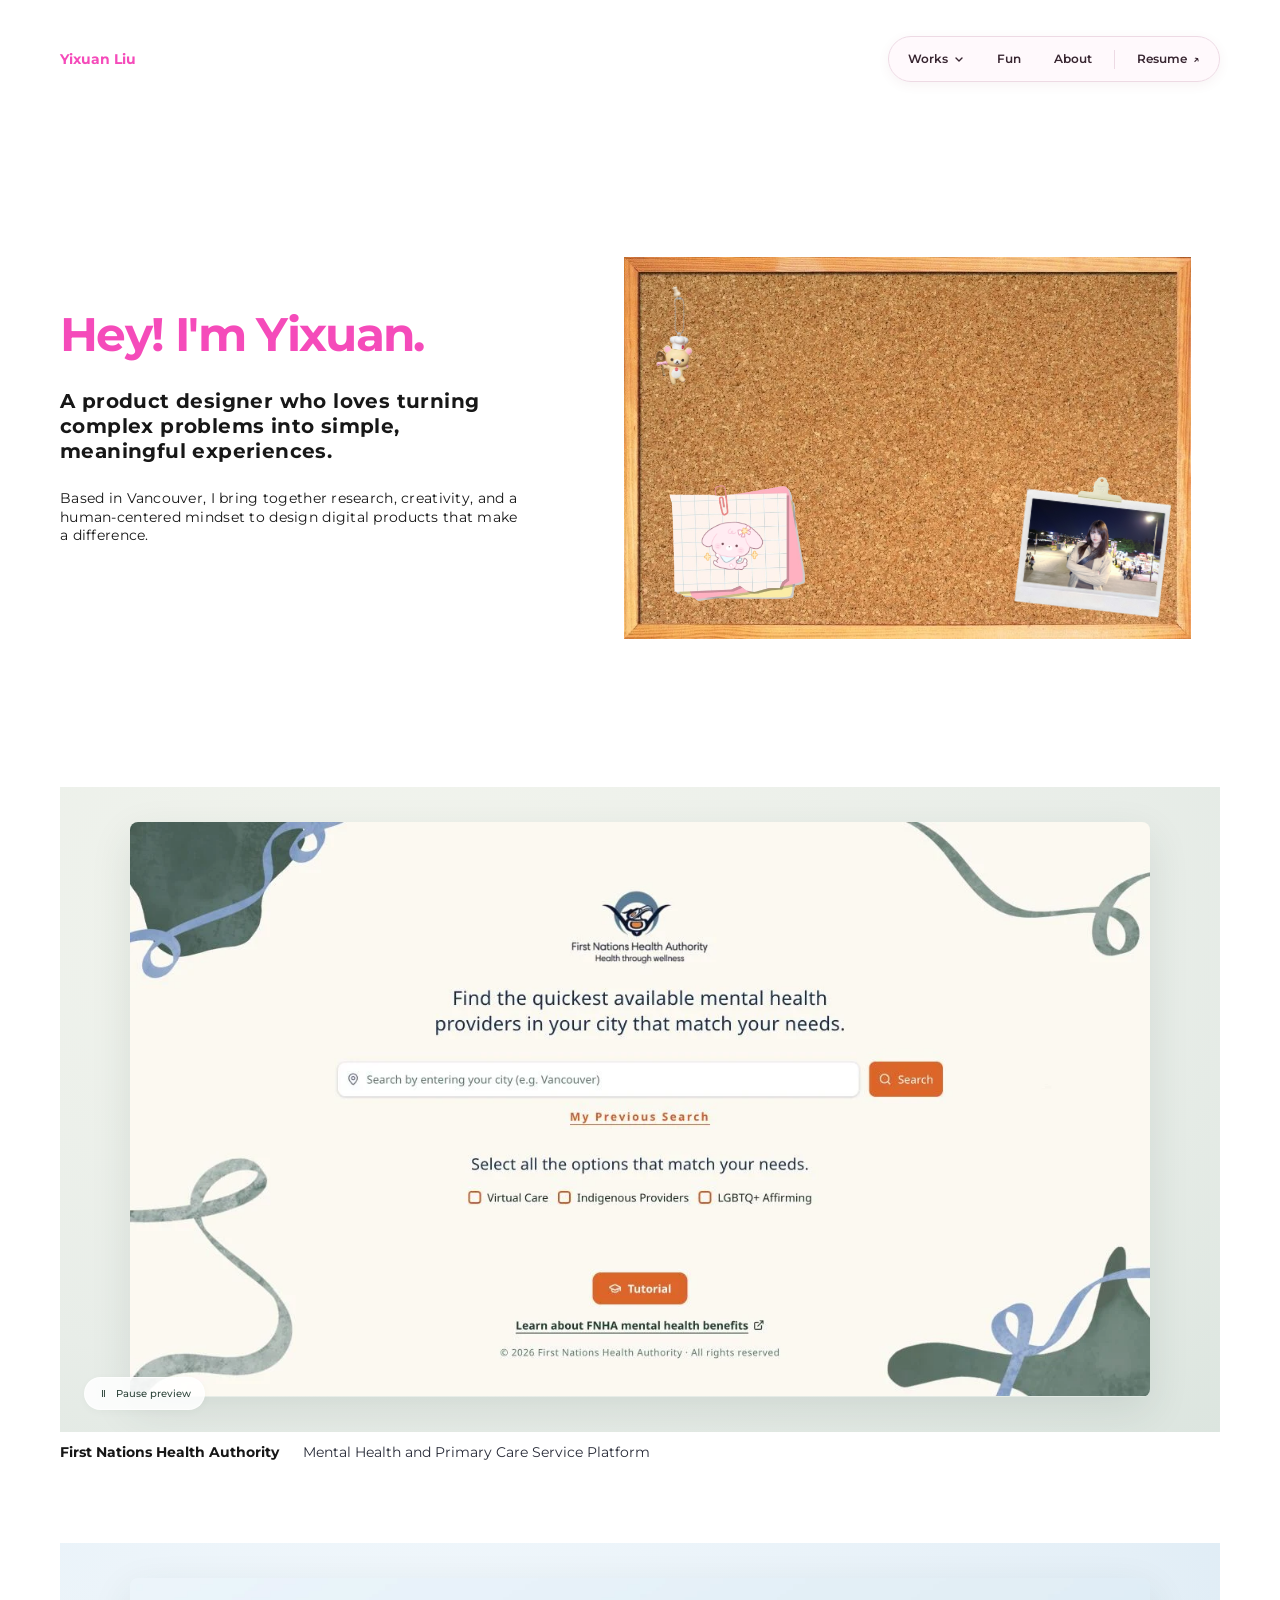
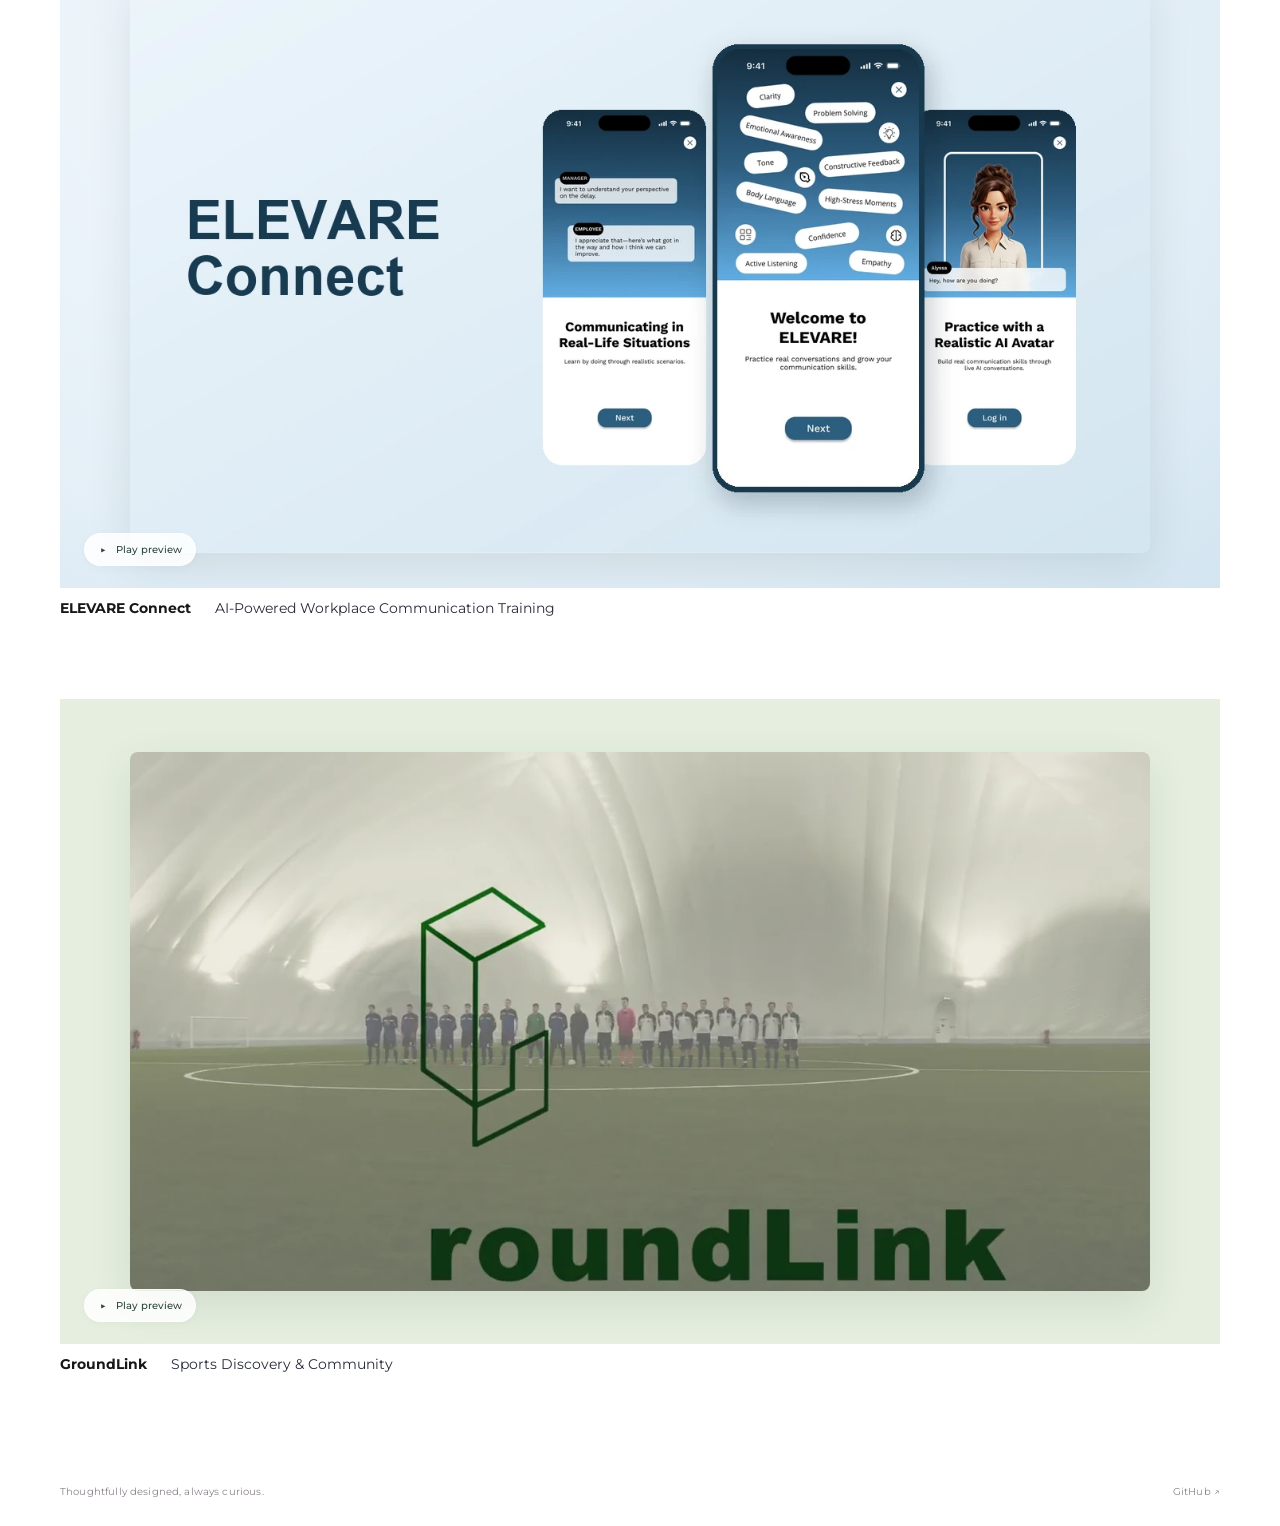
==== index.html @ a3c1f495 "Add GroundLink case study and original project video; refine ELEVARE palette" ====
<!doctype html>
<html lang="en">
<head>
  <meta charset="UTF-8">
  <meta name="viewport" content="width=device-width, initial-scale=1">
  <meta name="theme-color" content="#ffffff">
  <meta name="description" content="Yixuan Liu — a product designer based in Vancouver, turning complex problems into simple, meaningful experiences.">
  <title>Yixuan Liu — Product Designer</title>
  <link rel="icon" href="assets/favicon.svg" type="image/svg+xml">
  <link rel="stylesheet" href="style.css">
  <script src="script.js" defer></script>
  <script src="navigation.js" defer></script>
</head>
<body>
  <a class="skip-link" href="#main">Skip to content</a>
  <header class="site-header">
    <a class="wordmark" href="./" aria-label="Yixuan Liu, home">Yixuan Liu</a>
    <nav class="portfolio-nav" aria-label="Main navigation">
      <div class="works-menu">
        <button class="pill-link works-trigger" type="button" aria-expanded="false" aria-controls="works-list">Works <svg class="nav-chevron" width="10" height="10" viewBox="0 0 10 10" aria-hidden="true"><path d="m2 4 3 3 3-3" fill="none" stroke="currentColor" stroke-width="1.4" stroke-linecap="round" stroke-linejoin="round"/></svg></button>
        <div class="works-list" id="works-list" hidden>
          <span class="nav-menu-label">SELECTED WORK</span>
          <a href="fnha.html"><strong>First Nations Health Authority</strong><span>Mental health &amp; primary care</span><span class="menu-arrow" aria-hidden="true">↗</span></a>
          <a href="elevare.html"><strong>ELEVARE Connect</strong><span>AI conversation practice</span><span class="menu-arrow" aria-hidden="true">↗</span></a>
          <a href="groundlink.html"><strong>GroundLink</strong><span>Sports discovery &amp; community</span><span class="menu-arrow" aria-hidden="true">↗</span></a>
          <a class="all-work-link" href="./#work">View all work <span aria-hidden="true">↓</span></a>
        </div>
      </div>
      <a class="pill-link" href="fun.html">Fun</a>
      <a class="pill-link" href="about.html">About</a>
      <span class="nav-separator" aria-hidden="true"></span>
      <a class="pill-link resume-link" href="https://drive.google.com/file/d/155vEEcQ53P3VuCx9Ew82T92FQnsxPeMG/view?usp=drivesdk" target="_blank" rel="noopener noreferrer" aria-label="Resume (opens in a new tab)">Resume <span aria-hidden="true">↗</span></a>
    </nav>
  </header>
  <main id="main">
    <section class="hero" aria-labelledby="intro-title">
      <div class="intro">
        <h1 id="intro-title">Hey! I'm Yixuan.</h1>
        <p class="intro-lead">A product designer who loves turning complex problems into simple, meaningful experiences.</p>
        <p class="intro-body">Based in Vancouver, I bring together research, creativity, and a human-centered mindset to design digital products that make a difference.</p>
      </div>
      <div class="board-area">
        <div class="board" aria-label="Yixuan's inspiration board. Select a keepsake to explore.">
          <img class="corkboard" src="assets/board.png" alt="A wooden frame around a cork inspiration board" width="567" height="382" fetchpriority="high">
          <button class="keepsake charm" type="button" data-open="approach" aria-label="Little inspirations: my design approach">
            <span class="pin-crop"><img src="assets/pin.png" alt="" draggable="false"></span>
            <span class="charm-crop"><img src="assets/charm.png" alt="A little hanging character charm" draggable="false"></span>
          </button>
          <button class="keepsake sticky-note" type="button" data-open="play" aria-label="Open my creative corner">
            <img class="note-paper" src="assets/note.png" alt="" width="147" height="124" draggable="false">
            <img class="dog" src="assets/pink-dog.png" alt="A pink character drawing on a paper note" width="91" height="91" draggable="false">
          </button>
          <button class="keepsake photo" type="button" data-open="about" aria-label="Meet Yixuan">
            <span class="photo-assembly">
              <span class="portrait-crop"><img src="assets/portrait.png" alt="Yixuan's photo on her inspiration board" draggable="false"></span>
              <span class="polaroid-crop"><img src="assets/polaroid.png" alt="" draggable="false"></span>
            </span>
            <span class="tape-crop"><img src="assets/tape.png" alt="" draggable="false"></span>
          </button>
        </div>
        <span class="board-caption" aria-hidden="true">a few things that make me, me.</span>
      </div>
    </section>
    <section class="selected-work" id="work" aria-label="Selected work">
      <article class="project" aria-labelledby="fnha-title">
        <div class="project-media">
          <a class="project-cover" href="fnha.html" aria-label="See my project: First Nations Health Authority case study">
            <video class="project-video" data-project-video muted loop playsinline preload="metadata" poster="assets/fnha-poster.webp?v=motion-10s" width="1280" height="720" aria-hidden="true" tabindex="-1">
              <source src="assets/fnha-preview.mp4?v=motion-10s" type="video/mp4">
            </video>
            <span class="project-cta">See my project <span aria-hidden="true">↗</span></span>
          </a>
          <button class="preview-toggle" type="button" aria-label="Play project preview" hidden><span class="preview-toggle-icon" aria-hidden="true">▶</span><span class="preview-toggle-label">Play preview</span></button>
        </div>
        <div class="project-caption">
          <h2 id="fnha-title"><a href="fnha.html">First Nations Health Authority</a></h2>
          <p>Mental Health and Primary Care Service Platform</p>
        </div>
      </article>
      <article class="project project-elevare" aria-labelledby="elevare-title">
        <div class="project-media">
          <a class="project-cover" href="elevare.html" aria-label="See my project: ELEVARE Connect case study">
            <video class="project-video" data-project-video muted loop playsinline preload="metadata" poster="assets/elevare-poster.webp?v=title-only-4" width="1280" height="720" aria-hidden="true" tabindex="-1">
              <source src="assets/elevare-preview.mp4?v=title-only-4" type="video/mp4">
            </video>
            <span class="project-cta">See my project <span aria-hidden="true">↗</span></span>
          </a>
          <button class="preview-toggle" type="button" aria-label="Play project preview" hidden><span class="preview-toggle-icon" aria-hidden="true">▶</span><span class="preview-toggle-label">Play preview</span></button>
        </div>
        <div class="project-caption">
          <h2 id="elevare-title"><a href="elevare.html">ELEVARE Connect</a></h2>
          <p>AI-Powered Workplace Communication Training</p>
        </div>
      </article>
      <article class="project project-groundlink" aria-labelledby="groundlink-title"><div class="project-media"><a class="project-cover" href="groundlink.html" aria-label="See my project: GroundLink case study"><video class="project-video" data-project-video muted loop playsinline preload="metadata" poster="assets/groundlink-original-poster.webp?v=original-video" width="1280" height="720" aria-hidden="true" tabindex="-1"><source src="assets/groundlink-original-video.mp4?v=original-video" type="video/mp4"></video><span class="project-cta">See my project <span aria-hidden="true">↗</span></span></a><button class="preview-toggle" type="button" aria-label="Play project preview" hidden><span class="preview-toggle-icon" aria-hidden="true">▶</span><span class="preview-toggle-label">Play preview</span></button></div><div class="project-caption"><h2 id="groundlink-title"><a href="groundlink.html">GroundLink</a></h2><p>Sports Discovery &amp; Community</p></div></article>
    </section>
    <footer class="site-footer"><span>Thoughtfully designed, always curious.</span><a href="https://github.com/yixuan021" target="_blank" rel="noopener noreferrer">GitHub <span aria-hidden="true">↗</span></a></footer>
  </main>
  <dialog id="about" aria-labelledby="about-title">
    <button class="close-dialog" type="button" aria-label="Close">×</button>
    <span class="eyebrow">A LITTLE ABOUT ME</span>
    <h2 id="about-title">Hi again, I'm Yixuan.</h2>
    <p>I'm a product designer based in Vancouver. I love turning complex problems into simple, meaningful experiences.</p>
    <p>My work brings together research, creativity, and a human-centered mindset. This little board is a glimpse into the person behind the pixels.</p>
    <a class="text-link" href="https://github.com/yixuan021" target="_blank" rel="noopener noreferrer">Find me on GitHub ↗</a>
  </dialog>
  <dialog id="play" aria-labelledby="play-title">
    <button class="close-dialog" type="button" aria-label="Close">×</button>
    <span class="eyebrow">THE CREATIVE CORNER</span>
    <h2 id="play-title">A little room to play.</h2>
    <img class="play-dog" src="assets/pink-dog.png" alt="Pink character illustration from my Figma board" width="150" height="150">
    <p>A space for small experiments, visual ideas, and things that make me smile. More little discoveries will find a home here soon.</p>
    <button class="text-link close-action" type="button">Back to the board ↗</button>
  </dialog>
  <dialog id="approach" aria-labelledby="approach-title">
    <button class="close-dialog" type="button" aria-label="Close">×</button>
    <span class="eyebrow">HOW I THINK</span>
    <h2 id="approach-title">Curiosity comes first.</h2>
    <p>Research helps me understand the problem. Creativity helps me explore what could be. A human-centered mindset brings it all back to the people who matter.</p>
    <p>My aim: digital products that feel simple, thoughtful, and meaningful.</p>
    <button class="text-link close-action" type="button">Back to the board ↗</button>
  </dialog>
  <div class="project-cursor" aria-hidden="true">See my project <span>↗</span></div>
</body>
</html>
---- style.css ----
@import url('https://fonts.googleapis.com/css2?family=Montserrat:wght@400;500;600;700&display=swap');

:root{--pink:#f54bba;--ink:#171717;--muted:#686268;--font:'Montserrat',Arial,sans-serif}
*{box-sizing:border-box}html{scroll-behavior:smooth}body{margin:0;background:#fff;color:var(--ink);font-family:var(--font);-webkit-font-smoothing:antialiased}button,a{-webkit-tap-highlight-color:transparent}button{font:inherit}a{color:inherit}button:focus-visible,a:focus-visible{outline:2px solid var(--pink);outline-offset:6px}.skip-link{position:fixed;top:-80px;left:20px;z-index:10;background:white;padding:12px}.skip-link:focus{top:10px}
.site-header{max-width:1512px;margin:auto;padding:36px 60px;display:flex;justify-content:space-between;align-items:center}.wordmark{font-size:14px;font-weight:700;color:var(--pink);text-decoration:none}.navigation{width:270px;height:33px;display:flex;align-items:center;padding:2px 5px;background:#efefef;border-radius:24px;gap:0}.nav-item{border:0;background:none;text-decoration:none;border-radius:20px;display:flex;justify-content:center;align-items:center;gap:8px;height:29px;flex:1;font-size:14px;font-weight:700;letter-spacing:.28px;cursor:pointer;transition:background .2s}.nav-item.active{background:white}.nav-item:hover{background:#fff9fd}.nav-item img{width:14px;height:14px;object-fit:contain}
main{max-width:1512px;margin:auto}.hero{display:grid;grid-template-columns:minmax(0,1fr) minmax(0,567px);gap:clamp(40px,8.25vw,125px);align-items:center;margin:139px 89px 0 60px;min-height:382px}.intro{padding-bottom:43px;container-type:inline-size}.intro h1{font-weight:700;color:var(--pink);font-size:clamp(30px,10.2cqi,56px);line-height:1.12;letter-spacing:-.035em;margin:0 0 28px;white-space:nowrap}.intro-lead{font-size:20px;font-weight:700;line-height:1.25;letter-spacing:.4px;max-width:671px;margin:0 0 25px}.intro-body{font-size:14px;line-height:1.3;letter-spacing:.28px;margin:0;max-width:671px}.board-hint{display:flex;align-items:center;gap:5px;margin:29px 0 0;font-size:8px;line-height:1.6}.board-hint img{flex-shrink:0}.board-area{position:relative}.board{position:relative;width:100%;aspect-ratio:567/382;isolation:isolate}.corkboard{width:100%;height:100%;display:block}.keepsake{position:absolute;border:0;padding:0;background:none;cursor:pointer;transition:filter .2s,transform .25s;transform-origin:50% 12%;color:inherit}.keepsake:hover{filter:drop-shadow(0 5px 4px #39201535);transform:rotate(-3deg) translateY(-3px)}.keepsake:focus-visible{border-radius:4px}.keepsake img{pointer-events:none;max-width:none}.charm{left:4.76%;top:7.33%;width:7.78%;height:26.5%}.pin-crop{position:absolute;left:45.31%;top:0;width:27.19%;height:15.8%;overflow:hidden}.pin-crop img{position:absolute;width:255.1%;height:196.08%;left:-49.49%;top:-14.51%}.charm-crop{position:absolute;left:0;top:10.87%;width:100%;height:89.13%;overflow:hidden}.charm-crop img{position:absolute;width:209.1%;height:100%;left:-43.9%;top:0}.sticky-note{left:6.70%;top:58.64%;width:25.93%;height:32.46%}.note-paper{position:absolute;inset:0;width:100%;height:100%}.dog{position:absolute;left:15.29%;top:17.3%;width:61.6%;height:auto;transform:rotate(-1.83deg)}.photo{left:66.95%;top:57.59%;width:29.24%;height:38.65%}.photo-assembly{position:absolute;left:7.27%;top:10.53%;width:92.30%;height:82.78%;transform:rotate(6.45deg)}.portrait-crop{position:absolute;left:4.42%;top:6.41%;width:91.16%;height:81.18%;overflow:hidden}.portrait-crop img{position:absolute;width:108.66%;height:114.57%;left:-6.19%;top:-14.53%}.polaroid-crop{position:absolute;inset:0;overflow:hidden}.polaroid-crop img{position:absolute;width:138.35%;height:173.18%;left:-19.36%;top:-37.18%}.tape-crop{position:absolute;left:43.06%;top:0;width:30.77%;height:16.66%;overflow:hidden;transform:rotate(7.32deg)}.tape-crop img{position:absolute;width:100%;height:207.32%;left:0;top:-51.27%}.board-caption{position:absolute;bottom:-34px;right:12px;font-size:10px;letter-spacing:.3px;color:#a69b91;opacity:0;transition:opacity .25s}.board-area:hover .board-caption,.board-area:focus-within .board-caption{opacity:1}.site-footer{display:flex;justify-content:space-between;align-items:center;margin:clamp(110px,24vh,260px) 60px 28px;color:#8a838a;font-size:10px;letter-spacing:.15px}.site-footer a{text-decoration:none}.site-footer a:hover{color:var(--pink)}
dialog{border:0;border-radius:16px;padding:54px 44px 40px;max-width:500px;width:calc(100% - 36px);color:var(--ink);box-shadow:0 24px 100px #38241f26}dialog::backdrop{background:#35241c45;backdrop-filter:blur(5px)}.close-dialog{position:absolute;right:16px;top:12px;border:0;background:#f5f2f4;width:32px;height:32px;border-radius:50%;font-size:24px;cursor:pointer}.eyebrow{font-size:9px;font-weight:600;letter-spacing:2px;color:#8f7c88}dialog h2{font-size:28px;line-height:1.2;color:var(--pink);letter-spacing:-.5px;margin:18px 0 24px}dialog p{font-size:14px;line-height:1.8;color:#504650}dialog .text-link{display:inline-block;font-size:12px;font-weight:600;color:#b72483;margin-top:16px;text-decoration:none;border:0;border-bottom:1px solid #f2b6dc;padding:0 0 5px;background:none;cursor:pointer}.play-dog{display:block;object-fit:contain;margin:0 auto 20px}
@media(min-width:1400px){.hero{grid-template-columns:minmax(0,671px) minmax(0,567px);gap:125px}.intro{padding-bottom:42px}.intro h1{margin-bottom:24px}}
@media(max-width:1100px) and (min-width:761px){.site-header{padding:30px 40px}.hero{margin:130px 60px 0 40px;grid-template-columns:minmax(0,1.15fr) minmax(0,1fr);gap:55px;min-height:300px}.intro{padding-bottom:0}.intro h1{margin-bottom:22px}.intro-lead{font-size:16px;margin-bottom:20px}.intro-body{font-size:12px}.board-hint{margin-top:24px;font-size:7px}.site-footer{margin-left:40px;margin-right:40px}}
@media(max-width:760px){.site-header{padding:25px 24px}.wordmark{font-size:12px}.navigation{width:200px;height:34px;padding:3px}.nav-item{font-size:11px;height:28px;gap:5px}.nav-item img{width:11px;height:11px}.hero{display:flex;flex-direction:column;align-items:stretch;margin:78px 24px 0;gap:42px}.intro{padding:0;max-width:570px}.intro h1{margin-bottom:24px}.intro-lead{font-size:17px;line-height:1.4;letter-spacing:0;max-width:540px;margin-bottom:22px}.intro-body{font-size:13px;line-height:1.65;letter-spacing:0;max-width:540px}.board-hint{font-size:9px;margin-top:25px}.board-area{width:100%;max-width:567px;align-self:center}.board-caption{font-size:9px;bottom:-27px;opacity:1}.site-footer{margin:85px 24px 25px;font-size:9px;gap:20px}dialog{padding:48px 28px 28px}dialog h2{font-size:25px}}
/* A shared entrance for the introduction and board; final positions stay in place. */
@keyframes intro-reveal{
  from{opacity:0;transform:translateY(16px)}
  to{opacity:1;transform:translateY(0)}
}
@media(prefers-reduced-motion:no-preference){
  .intro > *, .hero .board-area{animation:intro-reveal 800ms cubic-bezier(.25,0,0,1) both}
  .intro h1{animation-delay:160ms}
  .intro-lead{animation-delay:240ms}
  .intro-body{animation-delay:320ms}
  .intro .board-hint{animation-delay:400ms}
  .hero .board-area{animation-delay:240ms}
}
@media(prefers-reduced-motion:reduce){html{scroll-behavior:auto}*,*::before,*::after{transition:none!important;animation:none!important}}

/* Selected work follows the 1392 × 774 cover in the Figma layout. */
.selected-work{margin:148px 60px 0;scroll-margin-top:40px}.project-media{position:relative;aspect-ratio:1392/774;background:#e9eeeb;overflow:hidden}.project-cover{display:flex;width:100%;height:100%;align-items:center;justify-content:center;text-decoration:none;background:radial-gradient(ellipse at 30% 20%,#f3f5ee 0%,#e8ede8 65%,#dce5df 100%)}.project-video{display:block;width:88%;height:auto;aspect-ratio:16/9;object-fit:contain;border-radius:8px;box-shadow:0 14px 42px #2541381c;transition:transform .6s cubic-bezier(.2,.7,.3,1)}.project-cover:hover .project-video{transform:scale(1.015)}.project-cover:focus-visible{outline-offset:-5px;outline:3px solid var(--pink)}.project-cta{position:absolute;right:28px;bottom:24px;padding:12px 17px;border-radius:30px;background:#161b18;color:white;font-size:12px;font-weight:500;display:flex;align-items:center;gap:18px;opacity:0;transform:translateY(5px);transition:opacity .2s,transform .2s}.project-cta span{font-size:20px;line-height:1}.project-cover:focus-visible .project-cta{opacity:1;transform:none}.preview-toggle{position:absolute;left:24px;bottom:22px;border:1px solid #ffffffb3;background:#ffffffd9;color:#31473d;border-radius:30px;padding:9px 13px;display:flex;align-items:center;gap:8px;font-size:10px;font-weight:500;cursor:pointer;box-shadow:0 2px 8px #1e332208}.preview-toggle[hidden]{display:none}.preview-toggle:hover{background:white}.preview-toggle-icon{font-size:10px;min-width:10px}.project-caption{display:flex;align-items:baseline;gap:24px;margin-top:10px}.project-caption h2{font-size:14px;font-weight:700;line-height:1.5;margin:0}.project-caption h2 a{text-decoration:none}.project-caption h2 a:hover{color:var(--pink)}.project-caption p{font-size:14px;line-height:1.5;margin:0;color:#292c39}.project-cursor{position:fixed;top:0;left:0;z-index:50;display:flex;align-items:center;gap:17px;border-radius:30px;padding:13px 18px;background:#161b18;color:white;box-shadow:0 5px 20px #13221b26;font-size:12px;font-weight:500;white-space:nowrap;pointer-events:none;opacity:0;visibility:hidden;will-change:transform}.project-cursor span{font-size:23px;line-height:1}.project-cursor.visible{opacity:1;visibility:visible}.site-footer{margin-top:110px}
@media(hover:hover) and (pointer:fine){.project-cover.has-project-cursor{cursor:none}}
@media(hover:none),(pointer:coarse){.project-cta{opacity:1;transform:none}.project-cursor{display:none}}
@media(max-width:1100px) and (min-width:761px){.selected-work{margin:130px 40px 0}.project-caption{gap:20px}.project-caption h2,.project-caption p{font-size:12px}}
@media(max-width:760px){.selected-work{margin:100px 24px 0;scroll-margin-top:24px}.project-media{aspect-ratio:1.25}.project-video{width:94%;border-radius:4px;box-shadow:0 8px 24px #2541381a}.project-caption{display:block;margin-top:14px}.project-caption h2{font-size:13px}.project-caption p{font-size:11px;line-height:1.6;margin-top:4px;max-width:300px}.project-cta{opacity:1;transform:none;right:12px;bottom:12px;font-size:10px;gap:10px;padding:8px 11px}.project-cta span{font-size:16px}.preview-toggle{left:12px;bottom:12px;font-size:9px;padding:8px 10px}.preview-toggle-label{display:none}.site-footer{margin-top:80px}}

/* Shared project dimensions; ELEVARE uses its own blue palette. */
.project + .project{margin-top:80px}.project-elevare .project-media{background:#e4eff7}.project-elevare .project-cover{background:radial-gradient(ellipse at 30% 20%,#f2f8fc 0%,#e4eff7 65%,#d3e5f1 100%)}
@media(max-width:760px){.project + .project{margin-top:52px}}

/* A pink capsule navigation shared across the portfolio. */
:root{--nav-hover:#fce2f1;--nav-selected:#ac216c;--nav-pressed:#8d1957;--nav-border:#eddae4}
.site-header{position:relative;z-index:20;gap:20px}
.portfolio-nav{display:flex;align-items:center;gap:3px;padding:4px;border:1px solid var(--nav-border);border-radius:999px;background:#fff9fceF;box-shadow:0 3px 12px #793a5610;font-family:var(--font)}
.pill-link{display:inline-flex;align-items:center;justify-content:center;gap:6px;min-height:36px;padding:0 15px;border:0;border-radius:999px;background:transparent;color:#382631;font:600 12px/1 var(--font);text-decoration:none;white-space:nowrap;cursor:pointer;transition:background-color .2s,color .2s,box-shadow .2s}
.pill-link:hover,.pill-link:focus-visible,.works-trigger[aria-expanded="true"]{background:var(--nav-hover);color:#8d1957}
.pill-link[aria-current="page"],.pill-link.is-current{background:var(--nav-selected);color:#fff;box-shadow:0 2px 5px #ac216c18}
.pill-link[aria-current="page"]:hover,.pill-link.is-current:hover{background:#981e60;color:#fff}
.pill-link:active{background:var(--nav-pressed);color:#fff}
.nav-separator{width:1px;height:19px;background:var(--nav-border);margin:0 4px}
.resume-link span{font-size:11px;line-height:1}
.works-menu{position:relative}.nav-chevron{transition:transform .2s}.works-trigger[aria-expanded="true"] .nav-chevron{transform:rotate(180deg)}
.works-list{position:absolute;top:calc(100% + 12px);left:0;width:310px;padding:10px;border:1px solid var(--nav-border);border-radius:18px;background:#fffbfd;box-shadow:0 14px 40px #68334c1a;animation:nav-menu-in .2s cubic-bezier(.25,0,0,1)}
.works-list[hidden]{display:none}.nav-menu-label{display:block;padding:10px 12px 8px;font-size:8px;font-weight:600;letter-spacing:1.5px;color:#9a6c82}
.works-list a{position:relative;display:block;padding:14px 34px 14px 12px;border-radius:11px;color:#382631;text-decoration:none;transition:background-color .2s,color .2s}
.works-list strong{display:block;font-size:11px;font-weight:600;line-height:1.5}.works-list a>span:not(.menu-arrow){display:block;font-size:10px;line-height:1.6;color:#886c7a;margin-top:3px}.menu-arrow{position:absolute;right:13px;top:17px;color:#ac216c;font-size:16px}
.works-list a:hover,.works-list a:focus-visible{background:var(--nav-hover)}
.works-list a[aria-current="page"]{background:var(--nav-selected);color:#fff}.works-list a[aria-current="page"] span{color:#fff}
.works-list .all-work-link{border-top:1px solid var(--nav-border);border-radius:0 0 10px 10px;margin-top:6px;font-size:10px;font-weight:600;display:flex;align-items:center;justify-content:space-between;padding:13px 12px}.works-list .all-work-link>span{margin:0}
@keyframes nav-menu-in{from{opacity:0;transform:translateY(-5px)}to{opacity:1;transform:translateY(0)}}
.case-page .case-header{height:60px}
.case-page .site-header{position:sticky;top:0;background:#fffffff5;backdrop-filter:blur(12px)}
.case-page .case-contents{top:calc(var(--portfolio-header-height,118px) + 24px)}
.case-page [id]{scroll-margin-top:calc(var(--portfolio-header-height,118px) + 24px)}
.personal-view{display:grid;grid-template-columns:minmax(0,1.2fr) minmax(0,1fr);gap:90px;align-items:center;margin:100px 90px 0 60px;min-height:420px}
.personal-eyebrow{font-size:9px;font-weight:600;letter-spacing:1.7px;color:#a96086}.personal-copy h1{font-size:clamp(40px,4.5vw,64px);line-height:1.08;letter-spacing:-2px;color:var(--pink);margin:24px 0 28px}.personal-copy p{font-size:14px;line-height:1.8;max-width:550px;color:#686268}.personal-copy .personal-lead{font-size:19px;font-weight:600;line-height:1.6;color:#382631}.personal-action{display:inline-flex;gap:30px;margin-top:22px;padding:13px 20px;border-radius:999px;background:var(--nav-selected);color:white;font-size:12px;font-weight:600;text-decoration:none;transition:background .2s}.personal-action:hover{background:var(--nav-pressed)}
.personal-portrait,.fun-art{margin:0;justify-self:center;max-width:390px;width:100%}.personal-portrait{padding:14px 14px 22px;background:#fff6fb;border:1px solid var(--nav-border);transform:rotate(3deg)}.personal-portrait img{display:block;width:100%;aspect-ratio:4/4.5;object-fit:cover}.personal-portrait figcaption,.fun-art figcaption{text-align:center;font-size:10px;color:#9a6c82;margin-top:18px}.fun-art{background:#fff6fb;border-radius:40px;padding:35px 25px}.fun-art img{display:block;width:100%;height:auto}
@media(max-width:760px){.site-header{flex-wrap:wrap;gap:20px;justify-content:center}.site-header .wordmark{margin-right:auto}.portfolio-nav{max-width:100%;gap:0;padding:4px}.pill-link{font-size:11px;padding:0 9px;min-height:35px}.nav-separator{margin:0 3px}.works-list{left:-20px;width:min(300px,calc(100vw - 48px))}.personal-view{grid-template-columns:1fr;gap:45px;margin:65px 24px 0;min-height:0}.personal-copy h1{font-size:44px;letter-spacing:-1.3px}.personal-copy .personal-lead{font-size:17px}.personal-copy p{font-size:13px}.personal-portrait,.fun-art{max-width:340px}.case-page .case-header{padding:0 24px}}
@media(prefers-reduced-motion:no-preference){.personal-copy,.personal-portrait,.fun-art{animation:intro-reveal 800ms cubic-bezier(.25,0,0,1) both}.personal-portrait,.fun-art{animation-delay:160ms}}
@media(max-width:380px){.portfolio-nav .pill-link{font-size:10px;padding:0 7px;gap:4px}.nav-separator{margin:0 2px}}

.project-groundlink .project-media,.project-groundlink .project-cover{background:#e6efdf}

/* Preserve the original GroundLink film’s widescreen composition. */
.project-groundlink .project-video{aspect-ratio:320/169}
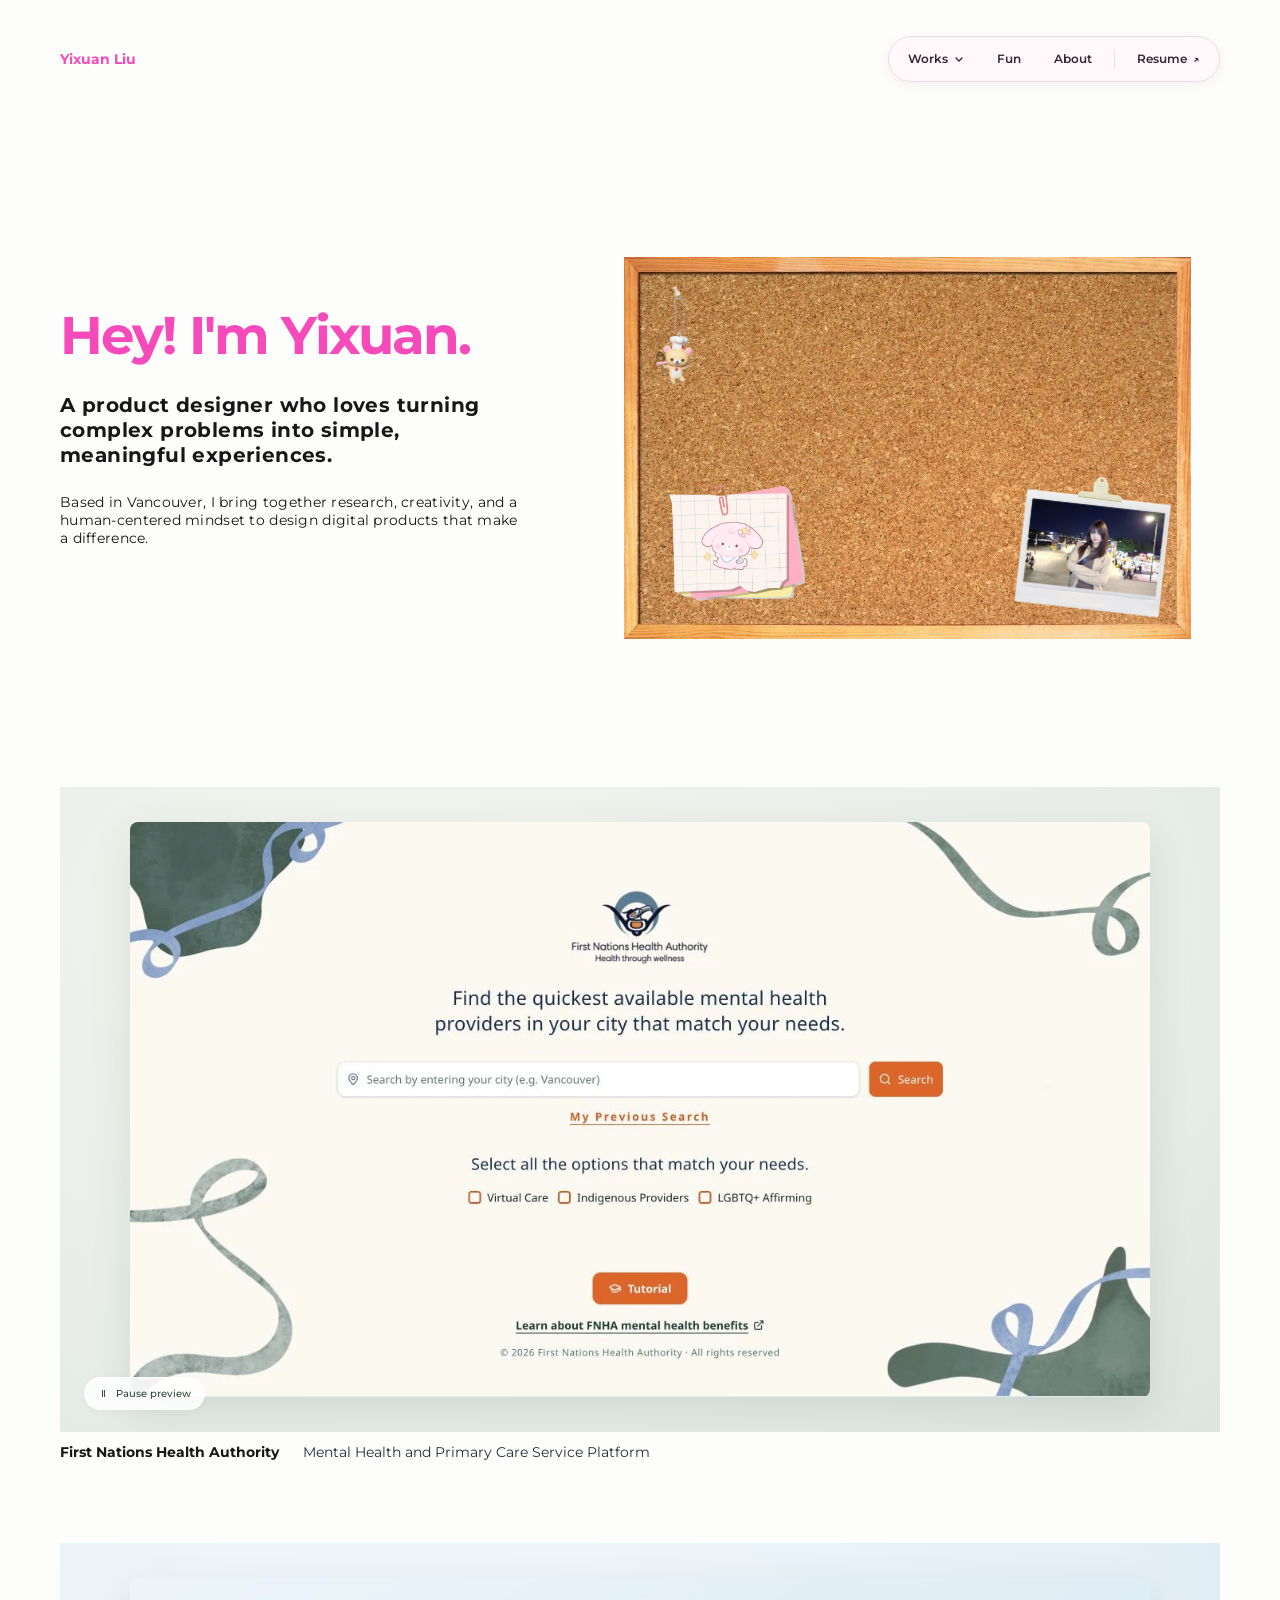
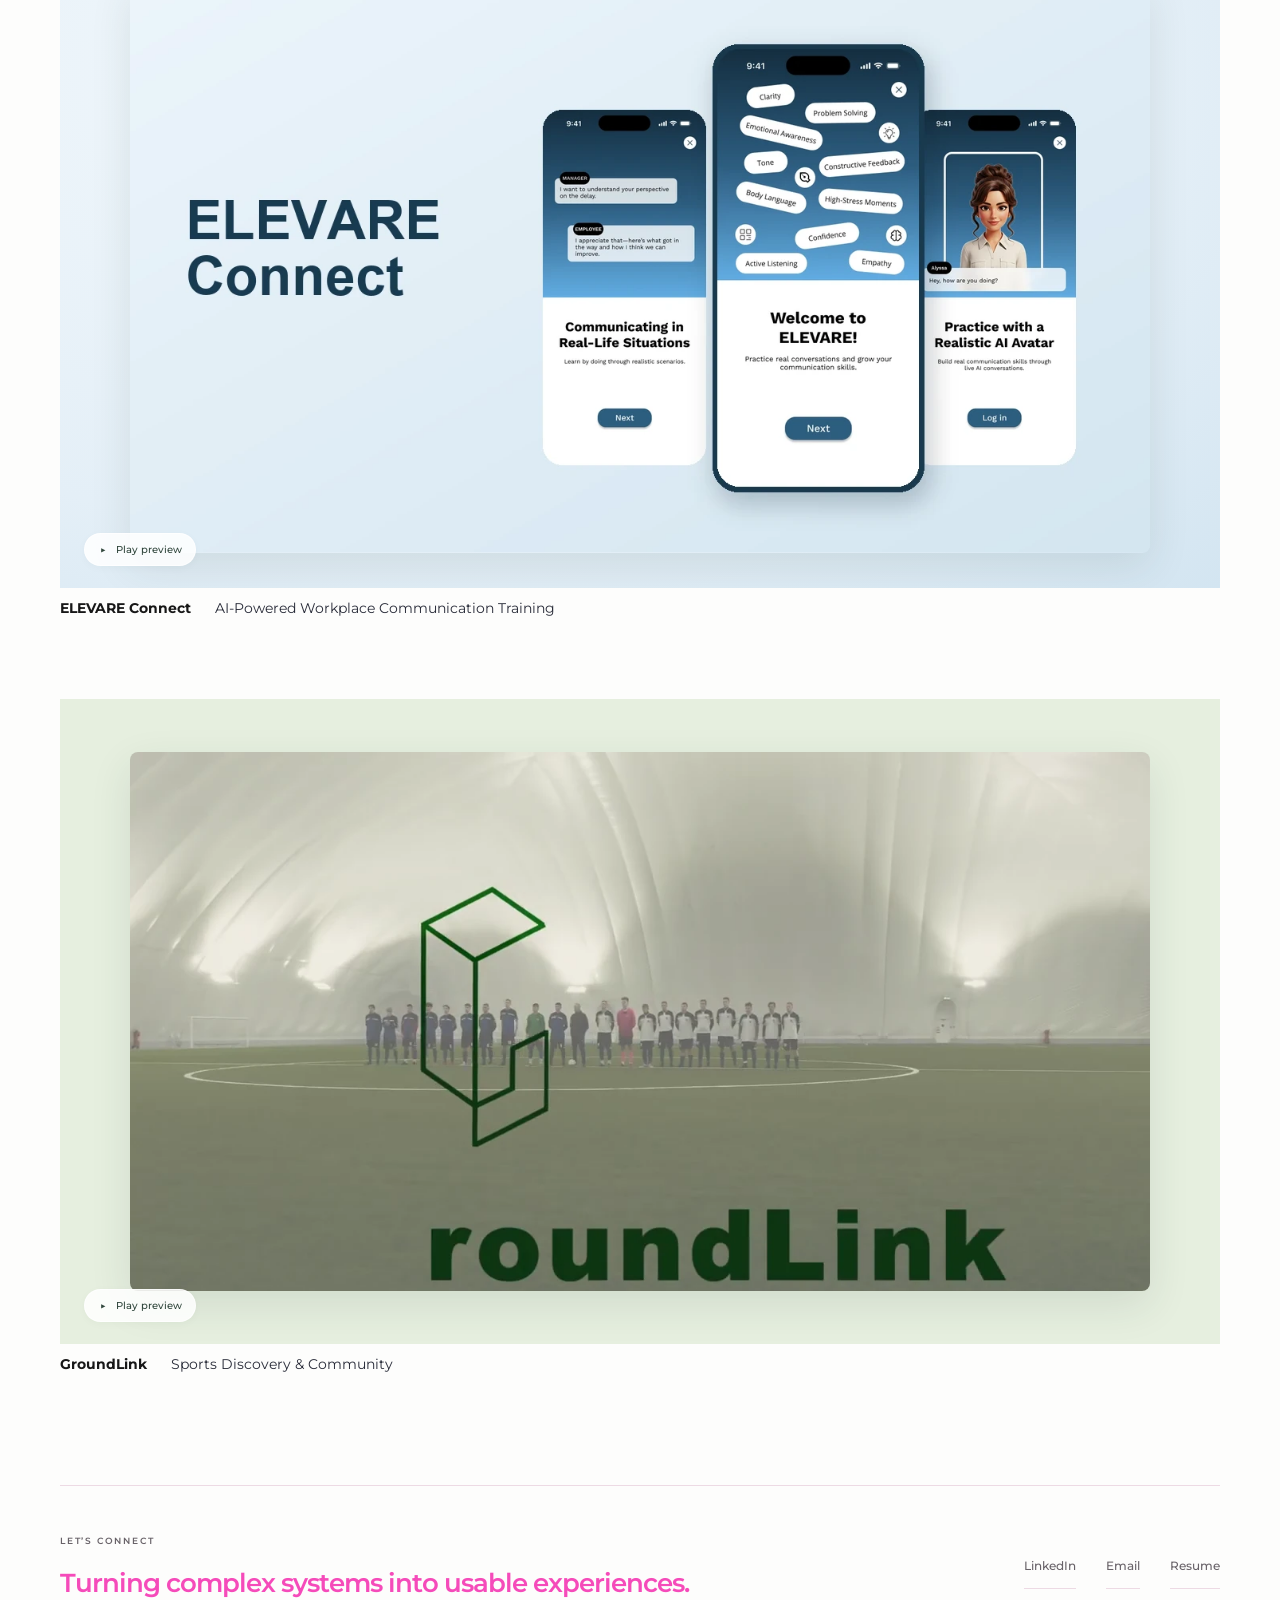
==== commit e2aedfee: "Refresh portfolio footer, homepage motion, sticky header, and palette" ====
--- a/index.html
+++ b/index.html
@@ -3,15 +3,15 @@
 <head>
   <meta charset="UTF-8">
   <meta name="viewport" content="width=device-width, initial-scale=1">
-  <meta name="theme-color" content="#ffffff">
+  <meta name="theme-color" content="#fdfdfc">
   <meta name="description" content="Yixuan Liu — a product designer based in Vancouver, turning complex problems into simple, meaningful experiences.">
   <title>Yixuan Liu — Product Designer</title>
   <link rel="icon" href="assets/favicon.svg" type="image/svg+xml">
-  <link rel="stylesheet" href="style.css">
+  <link rel="stylesheet" href="style.css?v=20261031-footer-motion">
   <script src="script.js" defer></script>
-  <script src="navigation.js" defer></script>
+  <script src="navigation.js?v=home-sticky" defer></script>
 </head>
-<body>
+<body class="home-page">
   <a class="skip-link" href="#main">Skip to content</a>
   <header class="site-header">
     <a class="wordmark" href="./" aria-label="Yixuan Liu, home">Yixuan Liu</a>
@@ -94,7 +94,17 @@
       </article>
       <article class="project project-groundlink" aria-labelledby="groundlink-title"><div class="project-media"><a class="project-cover" href="groundlink.html" aria-label="See my project: GroundLink case study"><video class="project-video" data-project-video muted loop playsinline preload="metadata" poster="assets/groundlink-original-poster.webp?v=original-video" width="1280" height="720" aria-hidden="true" tabindex="-1"><source src="assets/groundlink-original-video.mp4?v=original-video" type="video/mp4"></video><span class="project-cta">See my project <span aria-hidden="true">↗</span></span></a><button class="preview-toggle" type="button" aria-label="Play project preview" hidden><span class="preview-toggle-icon" aria-hidden="true">▶</span><span class="preview-toggle-label">Play preview</span></button></div><div class="project-caption"><h2 id="groundlink-title"><a href="groundlink.html">GroundLink</a></h2><p>Sports Discovery &amp; Community</p></div></article>
     </section>
-    <footer class="site-footer"><span>Thoughtfully designed, always curious.</span><a href="https://github.com/yixuan021" target="_blank" rel="noopener noreferrer">GitHub <span aria-hidden="true">↗</span></a></footer>
+    <footer class="site-footer" aria-label="Get in touch">
+      <div class="footer-message">
+        <span class="footer-eyebrow">LET’S CONNECT</span>
+        <h2>Turning complex systems into usable experiences.</h2>
+      </div>
+      <nav class="footer-links" aria-label="Contact and resume">
+        <a href="https://www.linkedin.com/in/yixuan-liu21/" target="_blank" rel="noopener noreferrer" aria-label="LinkedIn (opens in a new tab)">LinkedIn</a>
+        <a href="mailto:liuyixuan2002021@gmail.com">Email</a>
+        <a href="https://drive.google.com/file/d/155vEEcQ53P3VuCx9Ew82T92FQnsxPeMG/view?usp=drivesdk" target="_blank" rel="noopener noreferrer" aria-label="Resume (opens in a new tab)">Resume</a>
+      </nav>
+    </footer>
   </main>
   <dialog id="about" aria-labelledby="about-title">
     <button class="close-dialog" type="button" aria-label="Close">×</button>
--- a/style.css
+++ b/style.css
@@ -1,9 +1,9 @@
 @import url('https://fonts.googleapis.com/css2?family=Montserrat:wght@400;500;600;700&display=swap');
 
-:root{--pink:#f54bba;--ink:#171717;--muted:#686268;--font:'Montserrat',Arial,sans-serif}
-*{box-sizing:border-box}html{scroll-behavior:smooth}body{margin:0;background:#fff;color:var(--ink);font-family:var(--font);-webkit-font-smoothing:antialiased}button,a{-webkit-tap-highlight-color:transparent}button{font:inherit}a{color:inherit}button:focus-visible,a:focus-visible{outline:2px solid var(--pink);outline-offset:6px}.skip-link{position:fixed;top:-80px;left:20px;z-index:10;background:white;padding:12px}.skip-link:focus{top:10px}
+:root{--page-background:#fdfdfc;--pink:#f54bba;--ink:#171717;--muted:#686268;--font:'Montserrat',Arial,sans-serif;--intro-title-size:clamp(30px,11.5cqi,64px);--intro-title-weight:700;--intro-title-line-height:1.12;--intro-title-tracking:-.035em}
+*{box-sizing:border-box}html{scroll-behavior:smooth}body{margin:0;background:var(--page-background);color:var(--ink);font-family:var(--font);-webkit-font-smoothing:antialiased}button,a{-webkit-tap-highlight-color:transparent}button{font:inherit}a{color:inherit}button:focus-visible,a:focus-visible{outline:2px solid var(--pink);outline-offset:6px}.skip-link{position:fixed;top:-80px;left:20px;z-index:10;background:white;padding:12px}.skip-link:focus{top:10px}
 .site-header{max-width:1512px;margin:auto;padding:36px 60px;display:flex;justify-content:space-between;align-items:center}.wordmark{font-size:14px;font-weight:700;color:var(--pink);text-decoration:none}.navigation{width:270px;height:33px;display:flex;align-items:center;padding:2px 5px;background:#efefef;border-radius:24px;gap:0}.nav-item{border:0;background:none;text-decoration:none;border-radius:20px;display:flex;justify-content:center;align-items:center;gap:8px;height:29px;flex:1;font-size:14px;font-weight:700;letter-spacing:.28px;cursor:pointer;transition:background .2s}.nav-item.active{background:white}.nav-item:hover{background:#fff9fd}.nav-item img{width:14px;height:14px;object-fit:contain}
-main{max-width:1512px;margin:auto}.hero{display:grid;grid-template-columns:minmax(0,1fr) minmax(0,567px);gap:clamp(40px,8.25vw,125px);align-items:center;margin:139px 89px 0 60px;min-height:382px}.intro{padding-bottom:43px;container-type:inline-size}.intro h1{font-weight:700;color:var(--pink);font-size:clamp(30px,10.2cqi,56px);line-height:1.12;letter-spacing:-.035em;margin:0 0 28px;white-space:nowrap}.intro-lead{font-size:20px;font-weight:700;line-height:1.25;letter-spacing:.4px;max-width:671px;margin:0 0 25px}.intro-body{font-size:14px;line-height:1.3;letter-spacing:.28px;margin:0;max-width:671px}.board-hint{display:flex;align-items:center;gap:5px;margin:29px 0 0;font-size:8px;line-height:1.6}.board-hint img{flex-shrink:0}.board-area{position:relative}.board{position:relative;width:100%;aspect-ratio:567/382;isolation:isolate}.corkboard{width:100%;height:100%;display:block}.keepsake{position:absolute;border:0;padding:0;background:none;cursor:pointer;transition:filter .2s,transform .25s;transform-origin:50% 12%;color:inherit}.keepsake:hover{filter:drop-shadow(0 5px 4px #39201535);transform:rotate(-3deg) translateY(-3px)}.keepsake:focus-visible{border-radius:4px}.keepsake img{pointer-events:none;max-width:none}.charm{left:4.76%;top:7.33%;width:7.78%;height:26.5%}.pin-crop{position:absolute;left:45.31%;top:0;width:27.19%;height:15.8%;overflow:hidden}.pin-crop img{position:absolute;width:255.1%;height:196.08%;left:-49.49%;top:-14.51%}.charm-crop{position:absolute;left:0;top:10.87%;width:100%;height:89.13%;overflow:hidden}.charm-crop img{position:absolute;width:209.1%;height:100%;left:-43.9%;top:0}.sticky-note{left:6.70%;top:58.64%;width:25.93%;height:32.46%}.note-paper{position:absolute;inset:0;width:100%;height:100%}.dog{position:absolute;left:15.29%;top:17.3%;width:61.6%;height:auto;transform:rotate(-1.83deg)}.photo{left:66.95%;top:57.59%;width:29.24%;height:38.65%}.photo-assembly{position:absolute;left:7.27%;top:10.53%;width:92.30%;height:82.78%;transform:rotate(6.45deg)}.portrait-crop{position:absolute;left:4.42%;top:6.41%;width:91.16%;height:81.18%;overflow:hidden}.portrait-crop img{position:absolute;width:108.66%;height:114.57%;left:-6.19%;top:-14.53%}.polaroid-crop{position:absolute;inset:0;overflow:hidden}.polaroid-crop img{position:absolute;width:138.35%;height:173.18%;left:-19.36%;top:-37.18%}.tape-crop{position:absolute;left:43.06%;top:0;width:30.77%;height:16.66%;overflow:hidden;transform:rotate(7.32deg)}.tape-crop img{position:absolute;width:100%;height:207.32%;left:0;top:-51.27%}.board-caption{position:absolute;bottom:-34px;right:12px;font-size:10px;letter-spacing:.3px;color:#a69b91;opacity:0;transition:opacity .25s}.board-area:hover .board-caption,.board-area:focus-within .board-caption{opacity:1}.site-footer{display:flex;justify-content:space-between;align-items:center;margin:clamp(110px,24vh,260px) 60px 28px;color:#8a838a;font-size:10px;letter-spacing:.15px}.site-footer a{text-decoration:none}.site-footer a:hover{color:var(--pink)}
+main{max-width:1512px;margin:auto}.hero{display:grid;grid-template-columns:minmax(0,1fr) minmax(0,567px);gap:clamp(40px,8.25vw,125px);align-items:center;margin:139px 89px 0 60px;min-height:382px}.intro{padding-bottom:43px;container-type:inline-size}.intro h1{font-weight:var(--intro-title-weight);color:var(--pink);font-size:var(--intro-title-size);line-height:var(--intro-title-line-height);letter-spacing:var(--intro-title-tracking);margin:0 0 28px;white-space:nowrap}.intro-lead{font-size:20px;font-weight:700;line-height:1.25;letter-spacing:.4px;max-width:671px;margin:0 0 25px}.intro-body{font-size:14px;line-height:1.3;letter-spacing:.28px;margin:0;max-width:671px}.board-hint{display:flex;align-items:center;gap:5px;margin:29px 0 0;font-size:8px;line-height:1.6}.board-hint img{flex-shrink:0}.board-area{position:relative}.board{position:relative;width:100%;aspect-ratio:567/382;isolation:isolate}.corkboard{width:100%;height:100%;display:block}.keepsake{position:absolute;border:0;padding:0;background:none;cursor:pointer;transition:filter .2s,transform .25s;transform-origin:50% 12%;color:inherit}.keepsake:hover{filter:drop-shadow(0 5px 4px #39201535);transform:rotate(-3deg) translateY(-3px)}.keepsake:focus-visible{border-radius:4px}.keepsake img{pointer-events:none;max-width:none}.charm{left:4.76%;top:7.33%;width:7.78%;height:26.5%}.pin-crop{position:absolute;left:45.31%;top:0;width:27.19%;height:15.8%;overflow:hidden}.pin-crop img{position:absolute;width:255.1%;height:196.08%;left:-49.49%;top:-14.51%}.charm-crop{position:absolute;left:0;top:10.87%;width:100%;height:89.13%;overflow:hidden}.charm-crop img{position:absolute;width:209.1%;height:100%;left:-43.9%;top:0}.sticky-note{left:6.70%;top:58.64%;width:25.93%;height:32.46%}.note-paper{position:absolute;inset:0;width:100%;height:100%}.dog{position:absolute;left:15.29%;top:17.3%;width:61.6%;height:auto;transform:rotate(-1.83deg)}.photo{left:66.95%;top:57.59%;width:29.24%;height:38.65%}.photo-assembly{position:absolute;left:7.27%;top:10.53%;width:92.30%;height:82.78%;transform:rotate(6.45deg)}.portrait-crop{position:absolute;left:4.42%;top:6.41%;width:91.16%;height:81.18%;overflow:hidden}.portrait-crop img{position:absolute;width:108.66%;height:114.57%;left:-6.19%;top:-14.53%}.polaroid-crop{position:absolute;inset:0;overflow:hidden}.polaroid-crop img{position:absolute;width:138.35%;height:173.18%;left:-19.36%;top:-37.18%}.tape-crop{position:absolute;left:43.06%;top:0;width:30.77%;height:16.66%;overflow:hidden;transform:rotate(7.32deg)}.tape-crop img{position:absolute;width:100%;height:207.32%;left:0;top:-51.27%}.board-caption{position:absolute;bottom:-34px;right:12px;font-size:10px;letter-spacing:.3px;color:#a69b91;opacity:0;transition:opacity .25s}.board-area:hover .board-caption,.board-area:focus-within .board-caption{opacity:1}.site-footer{display:flex;justify-content:space-between;align-items:center;margin:clamp(110px,24vh,260px) 60px 28px;color:#8a838a;font-size:10px;letter-spacing:.15px}.site-footer a{text-decoration:none}.site-footer a:hover{color:var(--pink)}
 dialog{border:0;border-radius:16px;padding:54px 44px 40px;max-width:500px;width:calc(100% - 36px);color:var(--ink);box-shadow:0 24px 100px #38241f26}dialog::backdrop{background:#35241c45;backdrop-filter:blur(5px)}.close-dialog{position:absolute;right:16px;top:12px;border:0;background:#f5f2f4;width:32px;height:32px;border-radius:50%;font-size:24px;cursor:pointer}.eyebrow{font-size:9px;font-weight:600;letter-spacing:2px;color:#8f7c88}dialog h2{font-size:28px;line-height:1.2;color:var(--pink);letter-spacing:-.5px;margin:18px 0 24px}dialog p{font-size:14px;line-height:1.8;color:#504650}dialog .text-link{display:inline-block;font-size:12px;font-weight:600;color:#b72483;margin-top:16px;text-decoration:none;border:0;border-bottom:1px solid #f2b6dc;padding:0 0 5px;background:none;cursor:pointer}.play-dog{display:block;object-fit:contain;margin:0 auto 20px}
 @media(min-width:1400px){.hero{grid-template-columns:minmax(0,671px) minmax(0,567px);gap:125px}.intro{padding-bottom:42px}.intro h1{margin-bottom:24px}}
 @media(max-width:1100px) and (min-width:761px){.site-header{padding:30px 40px}.hero{margin:130px 60px 0 40px;grid-template-columns:minmax(0,1.15fr) minmax(0,1fr);gap:55px;min-height:300px}.intro{padding-bottom:0}.intro h1{margin-bottom:22px}.intro-lead{font-size:16px;margin-bottom:20px}.intro-body{font-size:12px}.board-hint{margin-top:24px;font-size:7px}.site-footer{margin-left:40px;margin-right:40px}}
@@ -24,7 +24,7 @@
 @media(prefers-reduced-motion:reduce){html{scroll-behavior:auto}*,*::before,*::after{transition:none!important;animation:none!important}}
 
 /* Selected work follows the 1392 × 774 cover in the Figma layout. */
-.selected-work{margin:148px 60px 0;scroll-margin-top:40px}.project-media{position:relative;aspect-ratio:1392/774;background:#e9eeeb;overflow:hidden}.project-cover{display:flex;width:100%;height:100%;align-items:center;justify-content:center;text-decoration:none;background:radial-gradient(ellipse at 30% 20%,#f3f5ee 0%,#e8ede8 65%,#dce5df 100%)}.project-video{display:block;width:88%;height:auto;aspect-ratio:16/9;object-fit:contain;border-radius:8px;box-shadow:0 14px 42px #2541381c;transition:transform .6s cubic-bezier(.2,.7,.3,1)}.project-cover:hover .project-video{transform:scale(1.015)}.project-cover:focus-visible{outline-offset:-5px;outline:3px solid var(--pink)}.project-cta{position:absolute;right:28px;bottom:24px;padding:12px 17px;border-radius:30px;background:#161b18;color:white;font-size:12px;font-weight:500;display:flex;align-items:center;gap:18px;opacity:0;transform:translateY(5px);transition:opacity .2s,transform .2s}.project-cta span{font-size:20px;line-height:1}.project-cover:focus-visible .project-cta{opacity:1;transform:none}.preview-toggle{position:absolute;left:24px;bottom:22px;border:1px solid #ffffffb3;background:#ffffffd9;color:#31473d;border-radius:30px;padding:9px 13px;display:flex;align-items:center;gap:8px;font-size:10px;font-weight:500;cursor:pointer;box-shadow:0 2px 8px #1e332208}.preview-toggle[hidden]{display:none}.preview-toggle:hover{background:white}.preview-toggle-icon{font-size:10px;min-width:10px}.project-caption{display:flex;align-items:baseline;gap:24px;margin-top:10px}.project-caption h2{font-size:14px;font-weight:700;line-height:1.5;margin:0}.project-caption h2 a{text-decoration:none}.project-caption h2 a:hover{color:var(--pink)}.project-caption p{font-size:14px;line-height:1.5;margin:0;color:#292c39}.project-cursor{position:fixed;top:0;left:0;z-index:50;display:flex;align-items:center;gap:17px;border-radius:30px;padding:13px 18px;background:#161b18;color:white;box-shadow:0 5px 20px #13221b26;font-size:12px;font-weight:500;white-space:nowrap;pointer-events:none;opacity:0;visibility:hidden;will-change:transform}.project-cursor span{font-size:23px;line-height:1}.project-cursor.visible{opacity:1;visibility:visible}.site-footer{margin-top:110px}
+.selected-work{margin:148px 60px 0;scroll-margin-top:40px}.project-media{position:relative;aspect-ratio:1392/774;background:#e9eeeb;overflow:hidden}.project-cover{display:flex;width:100%;height:100%;align-items:center;justify-content:center;text-decoration:none;background:radial-gradient(ellipse at 30% 20%,#f3f5ee 0%,#e8ede8 65%,#dce5df 100%)}.project-video{display:block;width:88%;height:auto;aspect-ratio:16/9;object-fit:contain;border-radius:8px;box-shadow:0 14px 42px #2541381c}.project-cover:focus-visible{outline-offset:-5px;outline:3px solid var(--pink)}.project-cta{position:absolute;right:28px;bottom:24px;padding:12px 17px;border-radius:30px;background:#161b18;color:white;font-size:12px;font-weight:500;display:flex;align-items:center;gap:18px;opacity:0;transform:translateY(5px);transition:opacity .2s,transform .2s}.project-cta span{font-size:20px;line-height:1}.project-cover:focus-visible .project-cta{opacity:1;transform:none}.preview-toggle{position:absolute;left:24px;bottom:22px;border:1px solid #ffffffb3;background:#ffffffd9;color:#31473d;border-radius:30px;padding:9px 13px;display:flex;align-items:center;gap:8px;font-size:10px;font-weight:500;cursor:pointer;box-shadow:0 2px 8px #1e332208}.preview-toggle[hidden]{display:none}.preview-toggle:hover{background:white}.preview-toggle-icon{font-size:10px;min-width:10px}.project-caption{display:flex;align-items:baseline;gap:24px;margin-top:10px}.project-caption h2{font-size:14px;font-weight:700;line-height:1.5;margin:0}.project-caption h2 a{text-decoration:none}.project-caption h2 a:hover{color:var(--pink)}.project-caption p{font-size:14px;line-height:1.5;margin:0;color:#292c39}.project-cursor{position:fixed;top:0;left:0;z-index:50;display:flex;align-items:center;gap:17px;border-radius:30px;padding:13px 18px;background:#161b18;color:white;box-shadow:0 5px 20px #13221b26;font-size:12px;font-weight:500;white-space:nowrap;pointer-events:none;opacity:0;visibility:hidden;will-change:transform}.project-cursor span{font-size:23px;line-height:1}.project-cursor.visible{opacity:1;visibility:visible}.site-footer{margin-top:110px}
 @media(hover:hover) and (pointer:fine){.project-cover.has-project-cursor{cursor:none}}
 @media(hover:none),(pointer:coarse){.project-cta{opacity:1;transform:none}.project-cursor{display:none}}
 @media(max-width:1100px) and (min-width:761px){.selected-work{margin:130px 40px 0}.project-caption{gap:20px}.project-caption h2,.project-caption p{font-size:12px}}
@@ -55,7 +55,7 @@
 .works-list .all-work-link{border-top:1px solid var(--nav-border);border-radius:0 0 10px 10px;margin-top:6px;font-size:10px;font-weight:600;display:flex;align-items:center;justify-content:space-between;padding:13px 12px}.works-list .all-work-link>span{margin:0}
 @keyframes nav-menu-in{from{opacity:0;transform:translateY(-5px)}to{opacity:1;transform:translateY(0)}}
 .case-page .case-header{height:60px}
-.case-page .site-header{position:sticky;top:0;background:#fffffff5;backdrop-filter:blur(12px)}
+.case-page .site-header,.home-page .site-header{position:sticky;top:0;background:#fdfdfcf5;backdrop-filter:blur(12px)}
 .case-page .case-contents{top:calc(var(--portfolio-header-height,118px) + 24px)}
 .case-page [id]{scroll-margin-top:calc(var(--portfolio-header-height,118px) + 24px)}
 .personal-view{display:grid;grid-template-columns:minmax(0,1.2fr) minmax(0,1fr);gap:90px;align-items:center;margin:100px 90px 0 60px;min-height:420px}
@@ -69,3 +69,50 @@
 
 /* Preserve the original GroundLink film’s widescreen composition. */
 .project-groundlink .project-video{aspect-ratio:320/169}
+
+/* Shared page entrance for Works, Fun, About, and all project stories. */
+@keyframes page-fade-in{from{opacity:0}to{opacity:1}}
+@media(prefers-reduced-motion:no-preference){
+  main,.case-header{animation:page-fade-in 480ms ease-out both}
+}
+
+/* A quiet closing note, using the portfolio’s typography and rose accents. */
+.site-footer{
+  display:flex;justify-content:space-between;align-items:center;gap:48px;
+  margin:110px 60px 0;padding:48px 0 58px;border-top:1px solid var(--nav-border);
+  color:var(--ink);letter-spacing:0;
+}
+.footer-eyebrow{display:block;margin-bottom:18px;color:var(--muted);font-size:9px;font-weight:600;letter-spacing:1.8px;line-height:1.6}
+.footer-message h2{margin:0;font-size:clamp(21px,2vw,28px);font-weight:600;line-height:1.3;letter-spacing:-1px}
+.footer-message h2{color:var(--pink)}
+.footer-links{display:flex;align-items:center;gap:30px;flex-shrink:0}
+.footer-links a{
+  display:inline-flex;align-items:center;justify-content:space-between;gap:18px;min-height:44px;
+  padding:8px 0;border:0;border-bottom:1px solid var(--nav-border);background:none;
+  color:var(--muted);font:500 12px/1.5 var(--font);text-decoration:none;
+  transition:color .2s,border-color .2s;
+}
+.footer-links a:hover{color:var(--pink);border-color:var(--pink)}
+.case-page .site-footer{max-width:1392px;margin:70px 60px 0}
+@media(min-width:1512px){.case-page .site-footer{margin-left:auto;margin-right:auto}}
+@media(max-width:1100px){.site-footer,.case-page .site-footer{margin-left:40px;margin-right:40px}.footer-links{gap:22px}.footer-links a{gap:12px}}
+@media(max-width:760px){
+  .site-footer,.case-page .site-footer{flex-direction:column;align-items:flex-start;gap:30px;margin:80px 24px 0;padding:32px 0 38px}
+  .footer-eyebrow{font-size:8px;margin-bottom:14px}
+  .footer-message h2{font-size:clamp(20px,5vw,24px);letter-spacing:-.7px}
+  .footer-links{flex-wrap:wrap;gap:26px}
+  .footer-links a{font-size:11px;gap:16px}
+}
+@media(prefers-reduced-motion:reduce){.footer-links a{transition:none}}
+
+/* Zoom out the cover within a stable project hit area. */
+@media(hover:hover) and (pointer:fine) and (prefers-reduced-motion:no-preference){
+  .selected-work .project-media{transform:scale(1);transform-origin:center;transition:transform 650ms cubic-bezier(.22,1,.36,1)}
+  .selected-work .project:hover .project-media{transform:scale(.9)}
+}
+@media(prefers-reduced-motion:no-preference){
+  .selected-work .project:focus-within .project-media{transform:scale(.9);transition:transform 650ms cubic-bezier(.22,1,.36,1)}
+}
+
+/* Keep homepage section links clear of the sticky header at every size. */
+.home-page #work{scroll-margin-top:calc(var(--portfolio-header-height,118px) + 24px)}
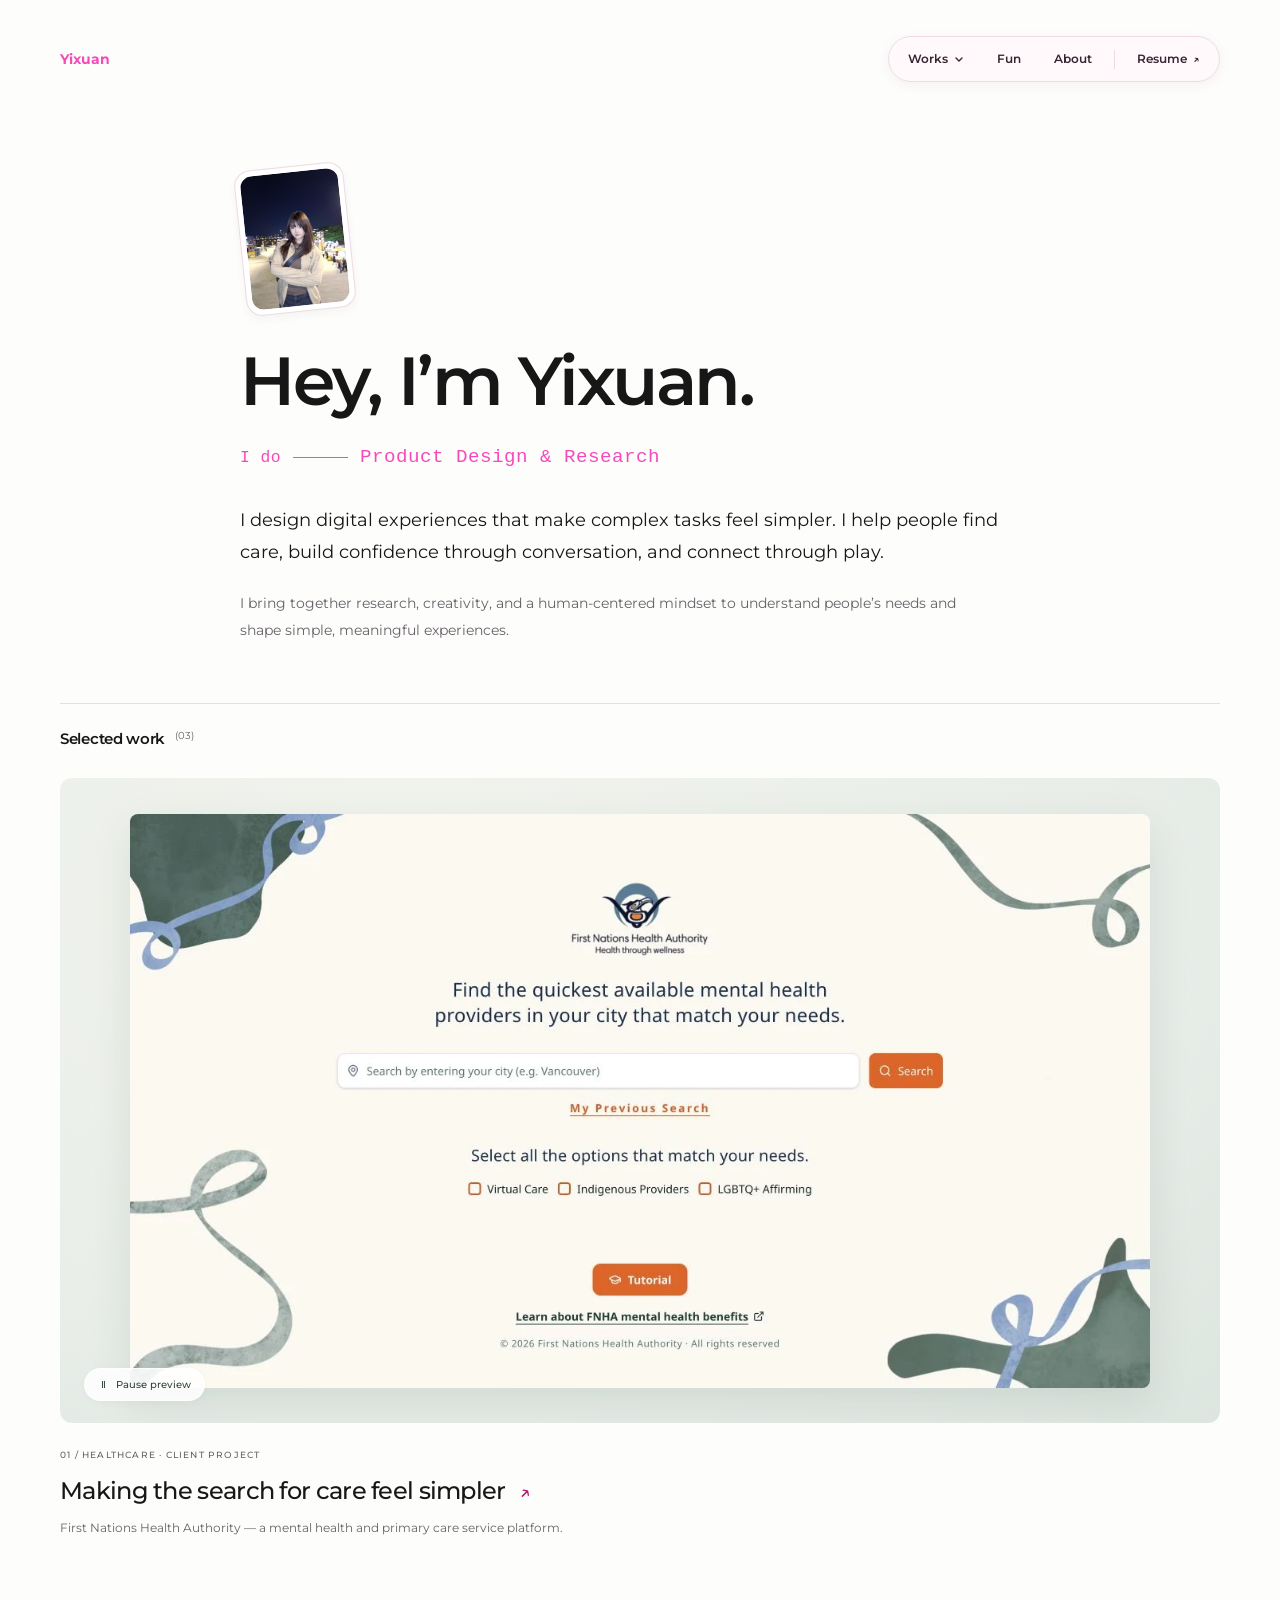
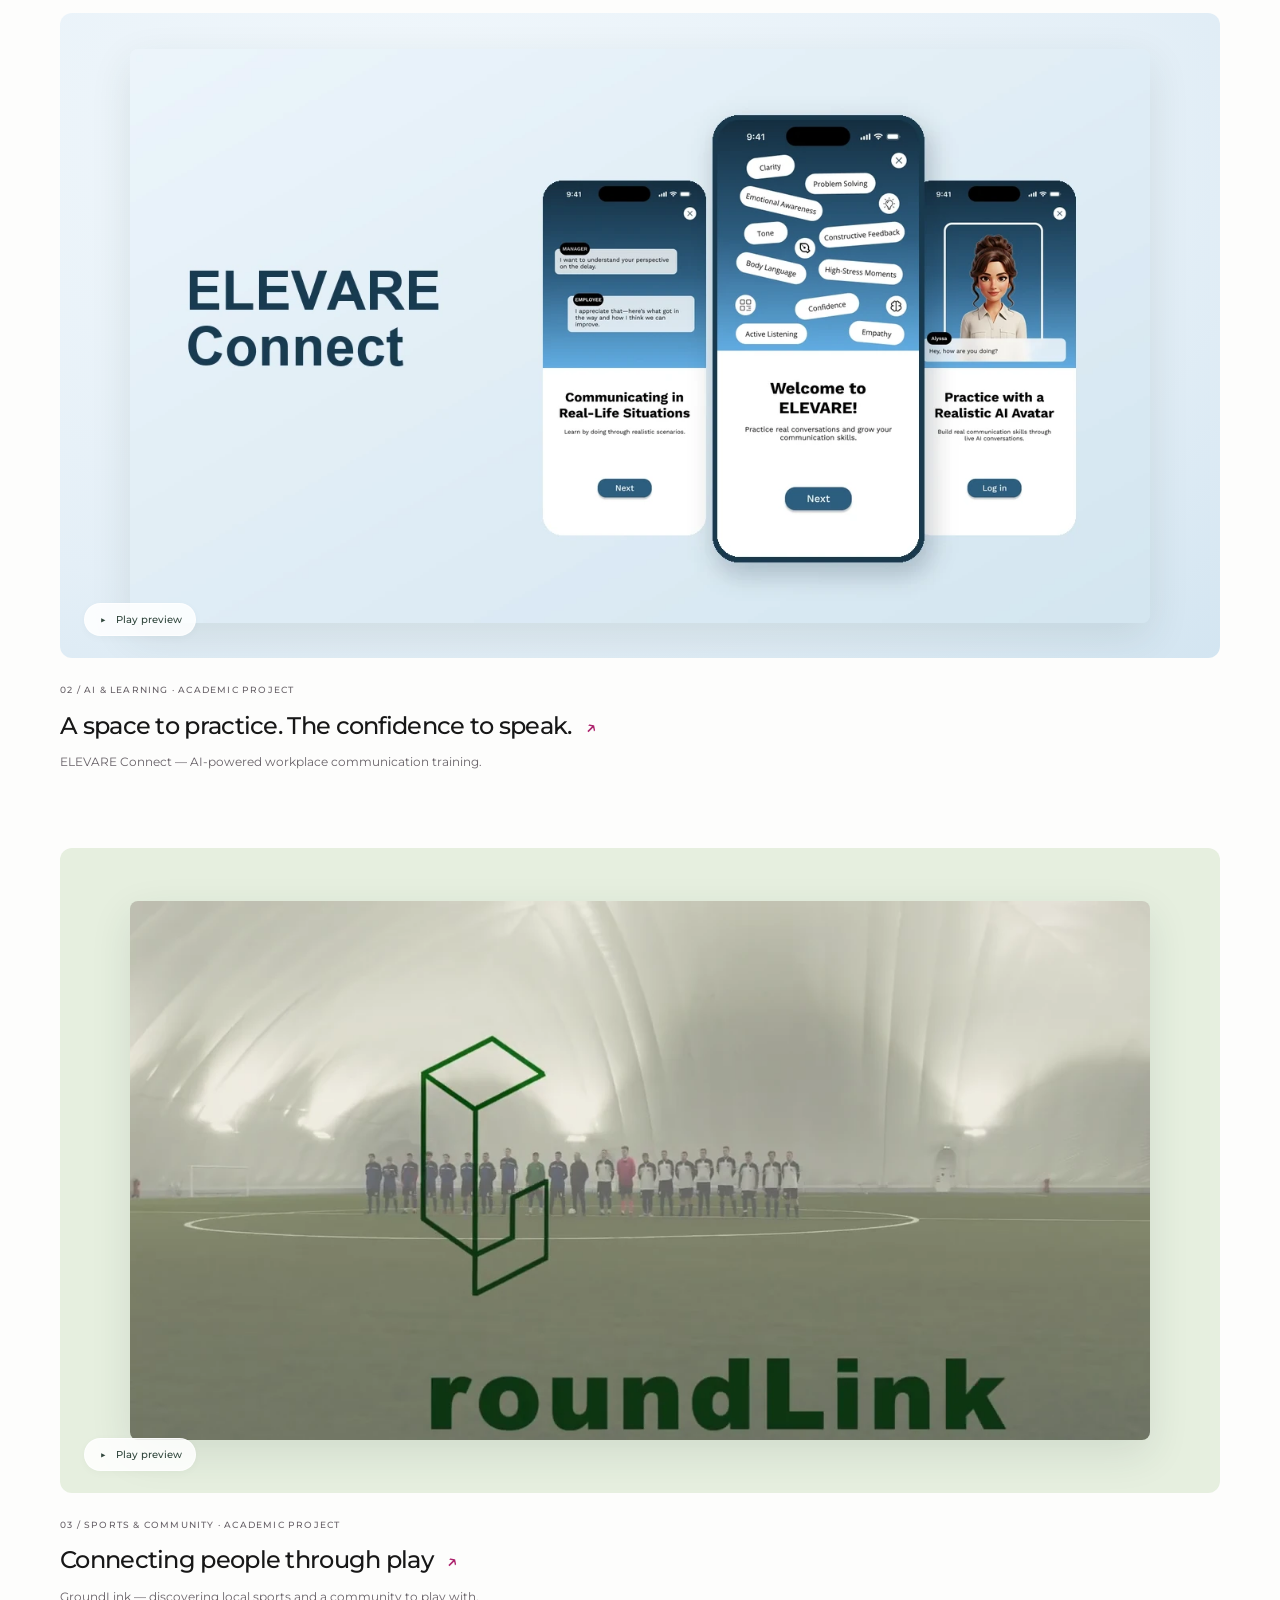
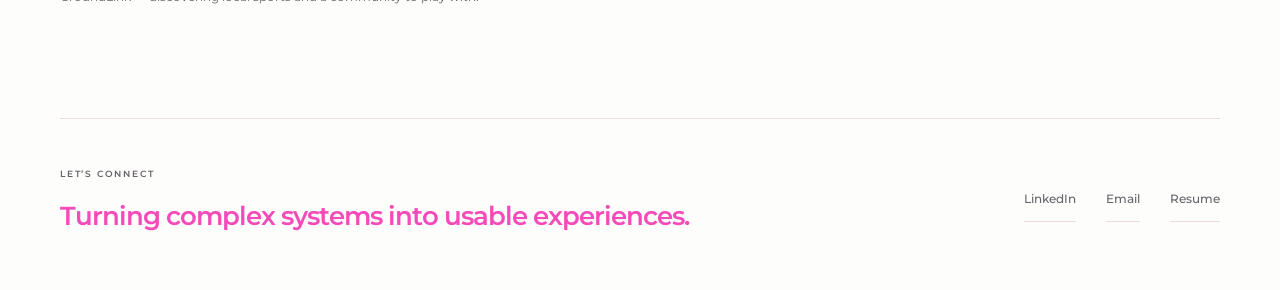
==== commit e25a2a3f: "Redesign homepage around product design introduction" ====
--- a/index.html
+++ b/index.html
@@ -4,17 +4,18 @@
   <meta charset="UTF-8">
   <meta name="viewport" content="width=device-width, initial-scale=1">
   <meta name="theme-color" content="#fdfdfc">
-  <meta name="description" content="Yixuan Liu — a product designer based in Vancouver, turning complex problems into simple, meaningful experiences.">
-  <title>Yixuan Liu — Product Designer</title>
+  <meta name="description" content="Yixuan — a product designer based in Vancouver, turning complex problems into simple, meaningful experiences.">
+  <title>Yixuan — Product Designer</title>
   <link rel="icon" href="assets/favicon.svg" type="image/svg+xml">
-  <link rel="stylesheet" href="style.css?v=20261031-footer-motion">
-  <script src="script.js" defer></script>
+  <link rel="stylesheet" href="style.css?v=20261102-type-scale">
+  <link rel="stylesheet" href="home.css?v=20261102-new-photo">
+  <script src="script.js?v=20261102-photo" defer></script>
   <script src="navigation.js?v=home-sticky" defer></script>
 </head>
 <body class="home-page">
   <a class="skip-link" href="#main">Skip to content</a>
   <header class="site-header">
-    <a class="wordmark" href="./" aria-label="Yixuan Liu, home">Yixuan Liu</a>
+    <a class="wordmark" href="./" aria-label="Yixuan, home">Yixuan</a>
     <nav class="portfolio-nav" aria-label="Main navigation">
       <div class="works-menu">
         <button class="pill-link works-trigger" type="button" aria-expanded="false" aria-controls="works-list">Works <svg class="nav-chevron" width="10" height="10" viewBox="0 0 10 10" aria-hidden="true"><path d="m2 4 3 3 3-3" fill="none" stroke="currentColor" stroke-width="1.4" stroke-linecap="round" stroke-linejoin="round"/></svg></button>
@@ -23,45 +24,29 @@
           <a href="fnha.html"><strong>First Nations Health Authority</strong><span>Mental health &amp; primary care</span><span class="menu-arrow" aria-hidden="true">↗</span></a>
           <a href="elevare.html"><strong>ELEVARE Connect</strong><span>AI conversation practice</span><span class="menu-arrow" aria-hidden="true">↗</span></a>
           <a href="groundlink.html"><strong>GroundLink</strong><span>Sports discovery &amp; community</span><span class="menu-arrow" aria-hidden="true">↗</span></a>
-          <a class="all-work-link" href="./#work">View all work <span aria-hidden="true">↓</span></a>
+          <a class="all-work-link" href="./#work">View all work</a>
         </div>
       </div>
       <a class="pill-link" href="fun.html">Fun</a>
       <a class="pill-link" href="about.html">About</a>
       <span class="nav-separator" aria-hidden="true"></span>
-      <a class="pill-link resume-link" href="https://drive.google.com/file/d/155vEEcQ53P3VuCx9Ew82T92FQnsxPeMG/view?usp=drivesdk" target="_blank" rel="noopener noreferrer" aria-label="Resume (opens in a new tab)">Resume <span aria-hidden="true">↗</span></a>
+      <a class="pill-link resume-link" href="https://drive.google.com/file/d/1cH5FO1PrVe8XBCtlzIYI3ZWWn7KU2nUe/view?usp=drivesdk" target="_blank" rel="noopener noreferrer" aria-label="Resume (opens in a new tab)">Resume <span aria-hidden="true">↗</span></a>
     </nav>
   </header>
   <main id="main">
-    <section class="hero" aria-labelledby="intro-title">
-      <div class="intro">
-        <h1 id="intro-title">Hey! I'm Yixuan.</h1>
-        <p class="intro-lead">A product designer who loves turning complex problems into simple, meaningful experiences.</p>
-        <p class="intro-body">Based in Vancouver, I bring together research, creativity, and a human-centered mindset to design digital products that make a difference.</p>
+    <section class="home-intro" aria-labelledby="intro-title">
+      <div class="home-hello">
+        <button class="home-avatar" type="button" aria-label="Say hello to Yixuan" aria-pressed="false"><img src="assets/about/home-portrait.jpg" alt="Yixuan outdoors at night" width="110" height="146" fetchpriority="high"><span class="photo-hello" aria-hidden="true">Hi there! ✨</span></button>
       </div>
-      <div class="board-area">
-        <div class="board" aria-label="Yixuan's inspiration board. Select a keepsake to explore.">
-          <img class="corkboard" src="assets/board.png" alt="A wooden frame around a cork inspiration board" width="567" height="382" fetchpriority="high">
-          <button class="keepsake charm" type="button" data-open="approach" aria-label="Little inspirations: my design approach">
-            <span class="pin-crop"><img src="assets/pin.png" alt="" draggable="false"></span>
-            <span class="charm-crop"><img src="assets/charm.png" alt="A little hanging character charm" draggable="false"></span>
-          </button>
-          <button class="keepsake sticky-note" type="button" data-open="play" aria-label="Open my creative corner">
-            <img class="note-paper" src="assets/note.png" alt="" width="147" height="124" draggable="false">
-            <img class="dog" src="assets/pink-dog.png" alt="A pink character drawing on a paper note" width="91" height="91" draggable="false">
-          </button>
-          <button class="keepsake photo" type="button" data-open="about" aria-label="Meet Yixuan">
-            <span class="photo-assembly">
-              <span class="portrait-crop"><img src="assets/portrait.png" alt="Yixuan's photo on her inspiration board" draggable="false"></span>
-              <span class="polaroid-crop"><img src="assets/polaroid.png" alt="" draggable="false"></span>
-            </span>
-            <span class="tape-crop"><img src="assets/tape.png" alt="" draggable="false"></span>
-          </button>
-        </div>
-        <span class="board-caption" aria-hidden="true">a few things that make me, me.</span>
+      <h1 id="intro-title">Hey, I’m Yixuan.</h1>
+      <p class="home-profession"><span class="profession-prefix">I do</span><span class="profession-rule" aria-hidden="true"></span><span>Product Design &amp; Research</span></p>
+      <div class="home-intro-bottom">
+        <p class="home-intro-lead">I design digital experiences that make complex tasks feel simpler. I help people find care, build confidence through conversation, and connect through play.</p>
+        <p class="home-intro-detail">I bring together research, creativity, and a human-centered mindset to understand people’s needs and shape simple, meaningful experiences.</p>
       </div>
     </section>
-    <section class="selected-work" id="work" aria-label="Selected work">
+    <section class="selected-work" id="work" aria-labelledby="work-title">
+      <div class="home-section-heading"><h2 id="work-title">Selected work<span class="work-count">(03)</span></h2></div>
       <article class="project" aria-labelledby="fnha-title">
         <div class="project-media">
           <a class="project-cover" href="fnha.html" aria-label="See my project: First Nations Health Authority case study">
@@ -73,8 +58,7 @@
           <button class="preview-toggle" type="button" aria-label="Play project preview" hidden><span class="preview-toggle-icon" aria-hidden="true">▶</span><span class="preview-toggle-label">Play preview</span></button>
         </div>
         <div class="project-caption">
-          <h2 id="fnha-title"><a href="fnha.html">First Nations Health Authority</a></h2>
-          <p>Mental Health and Primary Care Service Platform</p>
+          <div class="home-project-story"><span class="home-project-label">01 / HEALTHCARE · CLIENT PROJECT</span><h3 id="fnha-title"><a href="fnha.html">Making the search for care feel simpler <span aria-hidden="true">↗</span></a></h3><p>First Nations Health Authority — a mental health and primary care service platform.</p></div>
         </div>
       </article>
       <article class="project project-elevare" aria-labelledby="elevare-title">
@@ -88,11 +72,10 @@
           <button class="preview-toggle" type="button" aria-label="Play project preview" hidden><span class="preview-toggle-icon" aria-hidden="true">▶</span><span class="preview-toggle-label">Play preview</span></button>
         </div>
         <div class="project-caption">
-          <h2 id="elevare-title"><a href="elevare.html">ELEVARE Connect</a></h2>
-          <p>AI-Powered Workplace Communication Training</p>
+          <div class="home-project-story"><span class="home-project-label">02 / AI &amp; LEARNING · ACADEMIC PROJECT</span><h3 id="elevare-title"><a href="elevare.html">A space to practice. The confidence to speak. <span aria-hidden="true">↗</span></a></h3><p>ELEVARE Connect — AI-powered workplace communication training.</p></div>
         </div>
       </article>
-      <article class="project project-groundlink" aria-labelledby="groundlink-title"><div class="project-media"><a class="project-cover" href="groundlink.html" aria-label="See my project: GroundLink case study"><video class="project-video" data-project-video muted loop playsinline preload="metadata" poster="assets/groundlink-original-poster.webp?v=original-video" width="1280" height="720" aria-hidden="true" tabindex="-1"><source src="assets/groundlink-original-video.mp4?v=original-video" type="video/mp4"></video><span class="project-cta">See my project <span aria-hidden="true">↗</span></span></a><button class="preview-toggle" type="button" aria-label="Play project preview" hidden><span class="preview-toggle-icon" aria-hidden="true">▶</span><span class="preview-toggle-label">Play preview</span></button></div><div class="project-caption"><h2 id="groundlink-title"><a href="groundlink.html">GroundLink</a></h2><p>Sports Discovery &amp; Community</p></div></article>
+      <article class="project project-groundlink" aria-labelledby="groundlink-title"><div class="project-media"><a class="project-cover" href="groundlink.html" aria-label="See my project: GroundLink case study"><video class="project-video" data-project-video muted loop playsinline preload="metadata" poster="assets/groundlink-original-poster.webp?v=original-video" width="1280" height="720" aria-hidden="true" tabindex="-1"><source src="assets/groundlink-original-video.mp4?v=original-video" type="video/mp4"></video><span class="project-cta">See my project <span aria-hidden="true">↗</span></span></a><button class="preview-toggle" type="button" aria-label="Play project preview" hidden><span class="preview-toggle-icon" aria-hidden="true">▶</span><span class="preview-toggle-label">Play preview</span></button></div><div class="project-caption"><div class="home-project-story"><span class="home-project-label">03 / SPORTS &amp; COMMUNITY · ACADEMIC PROJECT</span><h3 id="groundlink-title"><a href="groundlink.html">Connecting people through play <span aria-hidden="true">↗</span></a></h3><p>GroundLink — discovering local sports and a community to play with.</p></div></div></article>
     </section>
     <footer class="site-footer" aria-label="Get in touch">
       <div class="footer-message">
@@ -102,34 +85,10 @@
       <nav class="footer-links" aria-label="Contact and resume">
         <a href="https://www.linkedin.com/in/yixuan-liu21/" target="_blank" rel="noopener noreferrer" aria-label="LinkedIn (opens in a new tab)">LinkedIn</a>
         <a href="mailto:liuyixuan2002021@gmail.com">Email</a>
-        <a href="https://drive.google.com/file/d/155vEEcQ53P3VuCx9Ew82T92FQnsxPeMG/view?usp=drivesdk" target="_blank" rel="noopener noreferrer" aria-label="Resume (opens in a new tab)">Resume</a>
+        <a href="https://drive.google.com/file/d/1cH5FO1PrVe8XBCtlzIYI3ZWWn7KU2nUe/view?usp=drivesdk" target="_blank" rel="noopener noreferrer" aria-label="Resume (opens in a new tab)">Resume</a>
       </nav>
     </footer>
   </main>
-  <dialog id="about" aria-labelledby="about-title">
-    <button class="close-dialog" type="button" aria-label="Close">×</button>
-    <span class="eyebrow">A LITTLE ABOUT ME</span>
-    <h2 id="about-title">Hi again, I'm Yixuan.</h2>
-    <p>I'm a product designer based in Vancouver. I love turning complex problems into simple, meaningful experiences.</p>
-    <p>My work brings together research, creativity, and a human-centered mindset. This little board is a glimpse into the person behind the pixels.</p>
-    <a class="text-link" href="https://github.com/yixuan021" target="_blank" rel="noopener noreferrer">Find me on GitHub ↗</a>
-  </dialog>
-  <dialog id="play" aria-labelledby="play-title">
-    <button class="close-dialog" type="button" aria-label="Close">×</button>
-    <span class="eyebrow">THE CREATIVE CORNER</span>
-    <h2 id="play-title">A little room to play.</h2>
-    <img class="play-dog" src="assets/pink-dog.png" alt="Pink character illustration from my Figma board" width="150" height="150">
-    <p>A space for small experiments, visual ideas, and things that make me smile. More little discoveries will find a home here soon.</p>
-    <button class="text-link close-action" type="button">Back to the board ↗</button>
-  </dialog>
-  <dialog id="approach" aria-labelledby="approach-title">
-    <button class="close-dialog" type="button" aria-label="Close">×</button>
-    <span class="eyebrow">HOW I THINK</span>
-    <h2 id="approach-title">Curiosity comes first.</h2>
-    <p>Research helps me understand the problem. Creativity helps me explore what could be. A human-centered mindset brings it all back to the people who matter.</p>
-    <p>My aim: digital products that feel simple, thoughtful, and meaningful.</p>
-    <button class="text-link close-action" type="button">Back to the board ↗</button>
-  </dialog>
   <div class="project-cursor" aria-hidden="true">See my project <span>↗</span></div>
 </body>
 </html>
--- a/style.css
+++ b/style.css
@@ -55,15 +55,15 @@
 .works-list .all-work-link{border-top:1px solid var(--nav-border);border-radius:0 0 10px 10px;margin-top:6px;font-size:10px;font-weight:600;display:flex;align-items:center;justify-content:space-between;padding:13px 12px}.works-list .all-work-link>span{margin:0}
 @keyframes nav-menu-in{from{opacity:0;transform:translateY(-5px)}to{opacity:1;transform:translateY(0)}}
 .case-page .case-header{height:60px}
-.case-page .site-header,.home-page .site-header{position:sticky;top:0;background:#fdfdfcf5;backdrop-filter:blur(12px)}
+.site-header{position:sticky;top:0;background:#fdfdfcf5;backdrop-filter:blur(12px)}
 .case-page .case-contents{top:calc(var(--portfolio-header-height,118px) + 24px)}
 .case-page [id]{scroll-margin-top:calc(var(--portfolio-header-height,118px) + 24px)}
 .personal-view{display:grid;grid-template-columns:minmax(0,1.2fr) minmax(0,1fr);gap:90px;align-items:center;margin:100px 90px 0 60px;min-height:420px}
 .personal-eyebrow{font-size:9px;font-weight:600;letter-spacing:1.7px;color:#a96086}.personal-copy h1{font-size:clamp(40px,4.5vw,64px);line-height:1.08;letter-spacing:-2px;color:var(--pink);margin:24px 0 28px}.personal-copy p{font-size:14px;line-height:1.8;max-width:550px;color:#686268}.personal-copy .personal-lead{font-size:19px;font-weight:600;line-height:1.6;color:#382631}.personal-action{display:inline-flex;gap:30px;margin-top:22px;padding:13px 20px;border-radius:999px;background:var(--nav-selected);color:white;font-size:12px;font-weight:600;text-decoration:none;transition:background .2s}.personal-action:hover{background:var(--nav-pressed)}
 .personal-portrait,.fun-art{margin:0;justify-self:center;max-width:390px;width:100%}.personal-portrait{padding:14px 14px 22px;background:#fff6fb;border:1px solid var(--nav-border);transform:rotate(3deg)}.personal-portrait img{display:block;width:100%;aspect-ratio:4/4.5;object-fit:cover}.personal-portrait figcaption,.fun-art figcaption{text-align:center;font-size:10px;color:#9a6c82;margin-top:18px}.fun-art{background:#fff6fb;border-radius:40px;padding:35px 25px}.fun-art img{display:block;width:100%;height:auto}
-@media(max-width:760px){.site-header{flex-wrap:wrap;gap:20px;justify-content:center}.site-header .wordmark{margin-right:auto}.portfolio-nav{max-width:100%;gap:0;padding:4px}.pill-link{font-size:11px;padding:0 9px;min-height:35px}.nav-separator{margin:0 3px}.works-list{left:-20px;width:min(300px,calc(100vw - 48px))}.personal-view{grid-template-columns:1fr;gap:45px;margin:65px 24px 0;min-height:0}.personal-copy h1{font-size:44px;letter-spacing:-1.3px}.personal-copy .personal-lead{font-size:17px}.personal-copy p{font-size:13px}.personal-portrait,.fun-art{max-width:340px}.case-page .case-header{padding:0 24px}}
+@media(max-width:760px){.site-header{flex-wrap:nowrap;gap:8px;justify-content:space-between;padding:20px 16px}.site-header .wordmark{flex-shrink:0;white-space:nowrap;font-size:11px}.portfolio-nav{position:relative;flex-shrink:0;margin-left:auto;max-width:100%;gap:0;padding:4px}.pill-link{font-size:11px;padding:0 7px;min-height:35px}.nav-separator{margin:0 3px}.works-menu{position:static}.works-list{left:auto;right:0;width:min(300px,calc(100vw - 32px))}.personal-view{grid-template-columns:1fr;gap:45px;margin:65px 24px 0;min-height:0}.personal-copy h1{font-size:44px;letter-spacing:-1.3px}.personal-copy .personal-lead{font-size:17px}.personal-copy p{font-size:13px}.personal-portrait,.fun-art{max-width:340px}.case-page .case-header{padding:0 24px}}
 @media(prefers-reduced-motion:no-preference){.personal-copy,.personal-portrait,.fun-art{animation:intro-reveal 800ms cubic-bezier(.25,0,0,1) both}.personal-portrait,.fun-art{animation-delay:160ms}}
-@media(max-width:380px){.portfolio-nav .pill-link{font-size:10px;padding:0 7px;gap:4px}.nav-separator{margin:0 2px}}
+@media(max-width:380px){.site-header{padding-left:12px;padding-right:12px;gap:6px}.site-header .wordmark{font-size:10px}.portfolio-nav .pill-link{font-size:10px;padding:0 5px;gap:3px}.nav-separator{margin:0 2px}}
 
 .project-groundlink .project-media,.project-groundlink .project-cover{background:#e6efdf}
 
@@ -116,3 +116,8 @@
 
 /* Keep homepage section links clear of the sticky header at every size. */
 .home-page #work{scroll-margin-top:calc(var(--portfolio-header-height,118px) + 24px)}
+
+/* Shared display scale for the homepage and project introductions. */
+:root{--portfolio-title-size:clamp(38px,5.4vw,68px);--portfolio-title-weight:600;--portfolio-title-leading:1.08;--portfolio-title-tracking:-2.5px;--portfolio-deck-size:18px;--portfolio-deck-leading:1.75}
+@media(max-width:1100px){:root{--portfolio-deck-size:16px}}
+@media(max-width:760px){:root{--portfolio-title-size:40px;--portfolio-title-tracking:-1.6px;--portfolio-deck-size:15px;--portfolio-deck-leading:1.8}}
--- a/home.css
+++ b/home.css
@@ -0,0 +1,49 @@
+/* Homepage only: the shared navigation and case-study styles stay in style.css. */
+.home-intro{width:calc(100% - 120px);max-width:800px;margin:48px auto 0;padding:0 0 42px}
+.home-hello{display:flex;justify-content:flex-start;align-items:center;gap:24px;margin-bottom:32px}
+.home-avatar{position:relative;cursor:pointer;color:var(--ink);font:inherit;display:block;width:110px;height:146px;flex-shrink:0;padding:5px;background:white;border:1px solid var(--nav-border);border-radius:16px;transform:rotate(-6deg);box-shadow:0 4px 9px #3826310b;transition:transform .25s}
+.home-avatar:hover,.home-avatar:focus-visible{transform:rotate(0deg)}
+.home-avatar[aria-pressed="true"]{transform:rotate(6deg)}
+.photo-hello{position:absolute;left:calc(100% + 18px);top:10px;white-space:nowrap;padding:10px 14px;border:1px solid var(--nav-border);border-radius:14px 14px 14px 2px;background:#fff7fb;color:var(--nav-selected);font-size:12px;opacity:0;transform:translateY(5px);transition:opacity .2s,transform .2s;pointer-events:none}
+.home-avatar[aria-pressed="true"] .photo-hello{opacity:1;transform:rotate(-6deg)}
+.home-greeting{font-family:ui-monospace,SFMono-Regular,Consolas,monospace;font-size:16px;font-weight:400;letter-spacing:.03em;color:var(--nav-selected);margin:0 0 12px}
+.home-avatar img{display:block;width:100%;height:100%;object-fit:cover;object-position:52% 50%;border-radius:12px}
+.home-intro h1{margin:0;width:100%;text-align:left;text-wrap:balance;font-size:var(--portfolio-title-size);line-height:var(--portfolio-title-leading);letter-spacing:var(--portfolio-title-tracking);font-weight:var(--portfolio-title-weight);color:var(--ink)}
+.home-profession{display:flex;align-items:center;flex-wrap:wrap;gap:12px;font-family:ui-monospace,SFMono-Regular,Consolas,monospace;font-size:clamp(16px,1.5vw,21px);font-weight:500;letter-spacing:.025em;line-height:1.6;color:var(--pink);margin:25px 0 0}
+.profession-prefix{font-size:.85em;white-space:nowrap}
+.profession-rule{height:1px;width:55px;background:var(--pink);flex-shrink:0}
+.home-intro-bottom{display:flex;flex-direction:column;align-items:flex-start;text-align:left;gap:22px;margin-top:32px}
+.home-intro-bottom .home-intro-lead{font-size:var(--portfolio-deck-size);font-weight:400;line-height:var(--portfolio-deck-leading);letter-spacing:0;color:var(--ink);max-width:800px;margin:0}
+.home-intro-bottom .home-intro-detail{font-size:14px;line-height:1.9;color:var(--muted);max-width:730px;margin:0}
+.home-intro-detail a{text-decoration-color:#dbb7cb;text-underline-offset:4px;color:#382631}
+.home-intro-detail a:hover{color:var(--nav-selected)}
+.home-page .selected-work{margin-top:18px}
+.home-section-heading{display:flex;justify-content:space-between;align-items:baseline;gap:24px;border-top:1px solid var(--nav-border);padding-top:25px;margin-bottom:30px}
+.home-section-heading h2{font-size:15px;font-weight:600;letter-spacing:-.3px;margin:0}
+.work-count{font-size:10px;letter-spacing:0;font-weight:400;color:var(--muted);margin-left:10px;vertical-align:top}
+.home-section-heading>p{font-size:11px;line-height:1.6;color:var(--muted);margin:0}
+.home-page .project-media{border-radius:12px}
+.home-page .project-caption{align-items:flex-start;justify-content:space-between;gap:36px;margin-top:25px}
+.home-project-label{display:block;font-size:9px;line-height:1.6;font-weight:500;letter-spacing:1.2px;color:var(--muted);margin-bottom:11px}
+.home-project-story h3{margin:0 0 10px;font-size:clamp(18px,1.9vw,27px);font-weight:500;line-height:1.35;letter-spacing:-.7px}
+.home-project-story h3 a{text-decoration:none;transition:color .2s}
+.home-project-story h3 a:hover{color:var(--nav-selected)}
+.home-project-story h3 span{display:inline-block;font-size:20px;margin-left:8px;color:var(--nav-selected)}
+.home-project-story>p{font-size:12px;line-height:1.8;color:var(--muted);max-width:620px}
+
+.home-page .project+.project{margin-top:75px}
+@media(min-width:1512px){.home-intro{margin-top:70px}}
+@media(max-width:1100px) and (min-width:761px){.home-intro{width:calc(100% - 80px);margin:55px auto 0;padding-bottom:50px}}
+@media(max-width:760px){
+ .home-intro{width:calc(100% - 48px);margin:45px auto 0;padding-bottom:38px}
+ .home-hello{gap:13px;margin-bottom:30px}.home-avatar{width:80px;height:106px;padding:4px;border-radius:13px}.home-avatar img{border-radius:9px}
+  
+  .home-intro-bottom{flex-direction:column;align-items:flex-start;gap:20px;margin-top:26px}
+ .home-profession{font-size:14px;gap:9px;margin-top:20px}.profession-rule{width:28px}.home-intro-bottom .home-intro-detail{font-size:13px;line-height:1.85}
+ .home-page .selected-work{margin-top:12px}
+ .home-section-heading{padding-top:22px;margin-bottom:22px;gap:16px}.home-section-heading h2{font-size:14px}.home-section-heading>p{font-size:9px;max-width:130px;text-align:right}
+ .home-page .project-media{border-radius:8px}.home-page .project-caption{display:block;margin-top:20px}.home-project-label{font-size:8px;letter-spacing:.8px;margin-bottom:9px}.home-project-story h3{font-size:21px;letter-spacing:-.6px;max-width:480px}.home-project-story>p{font-size:11px;max-width:440px}
+ 
+ .home-page .project+.project{margin-top:47px}
+}
+@media(prefers-reduced-motion:no-preference){.home-hello,.home-intro h1,.home-intro-bottom{animation:intro-reveal 700ms cubic-bezier(.25,0,0,1) both}.home-intro h1{animation-delay:90ms}.home-intro-bottom{animation-delay:180ms}}
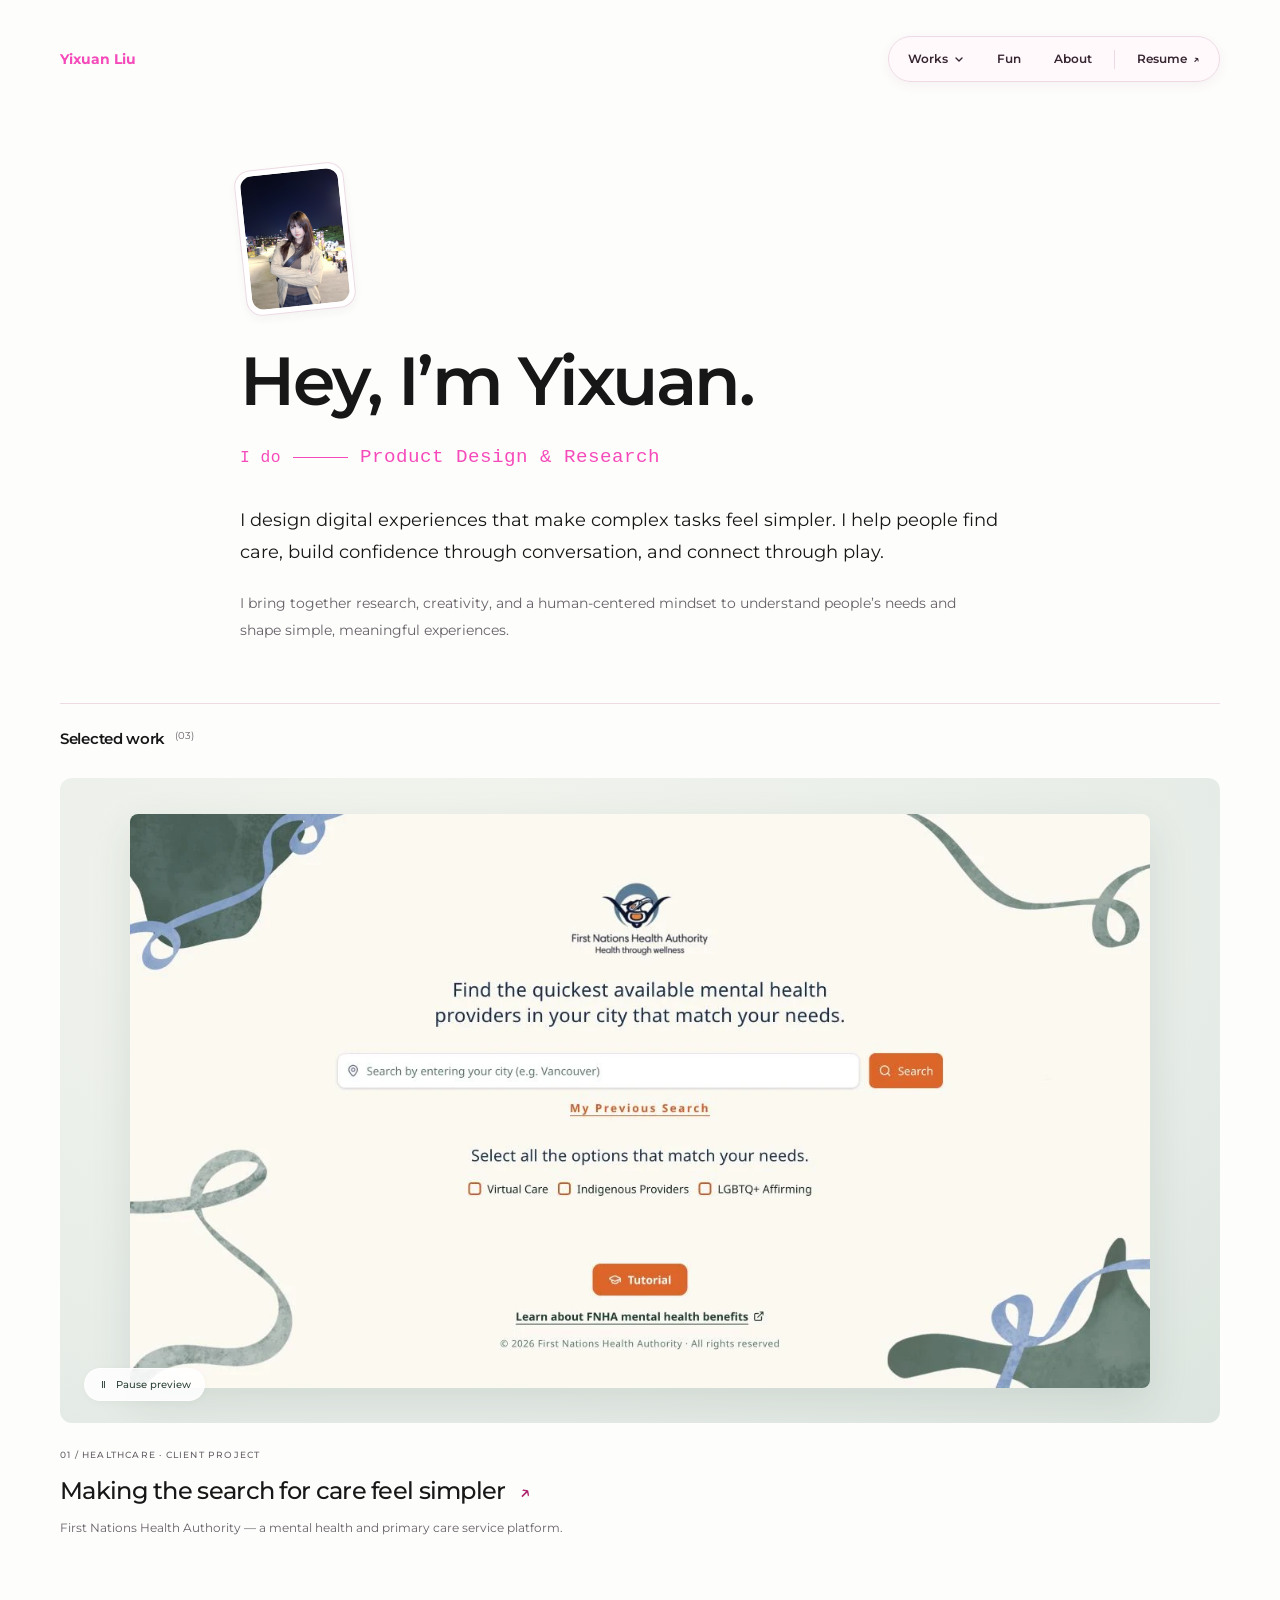
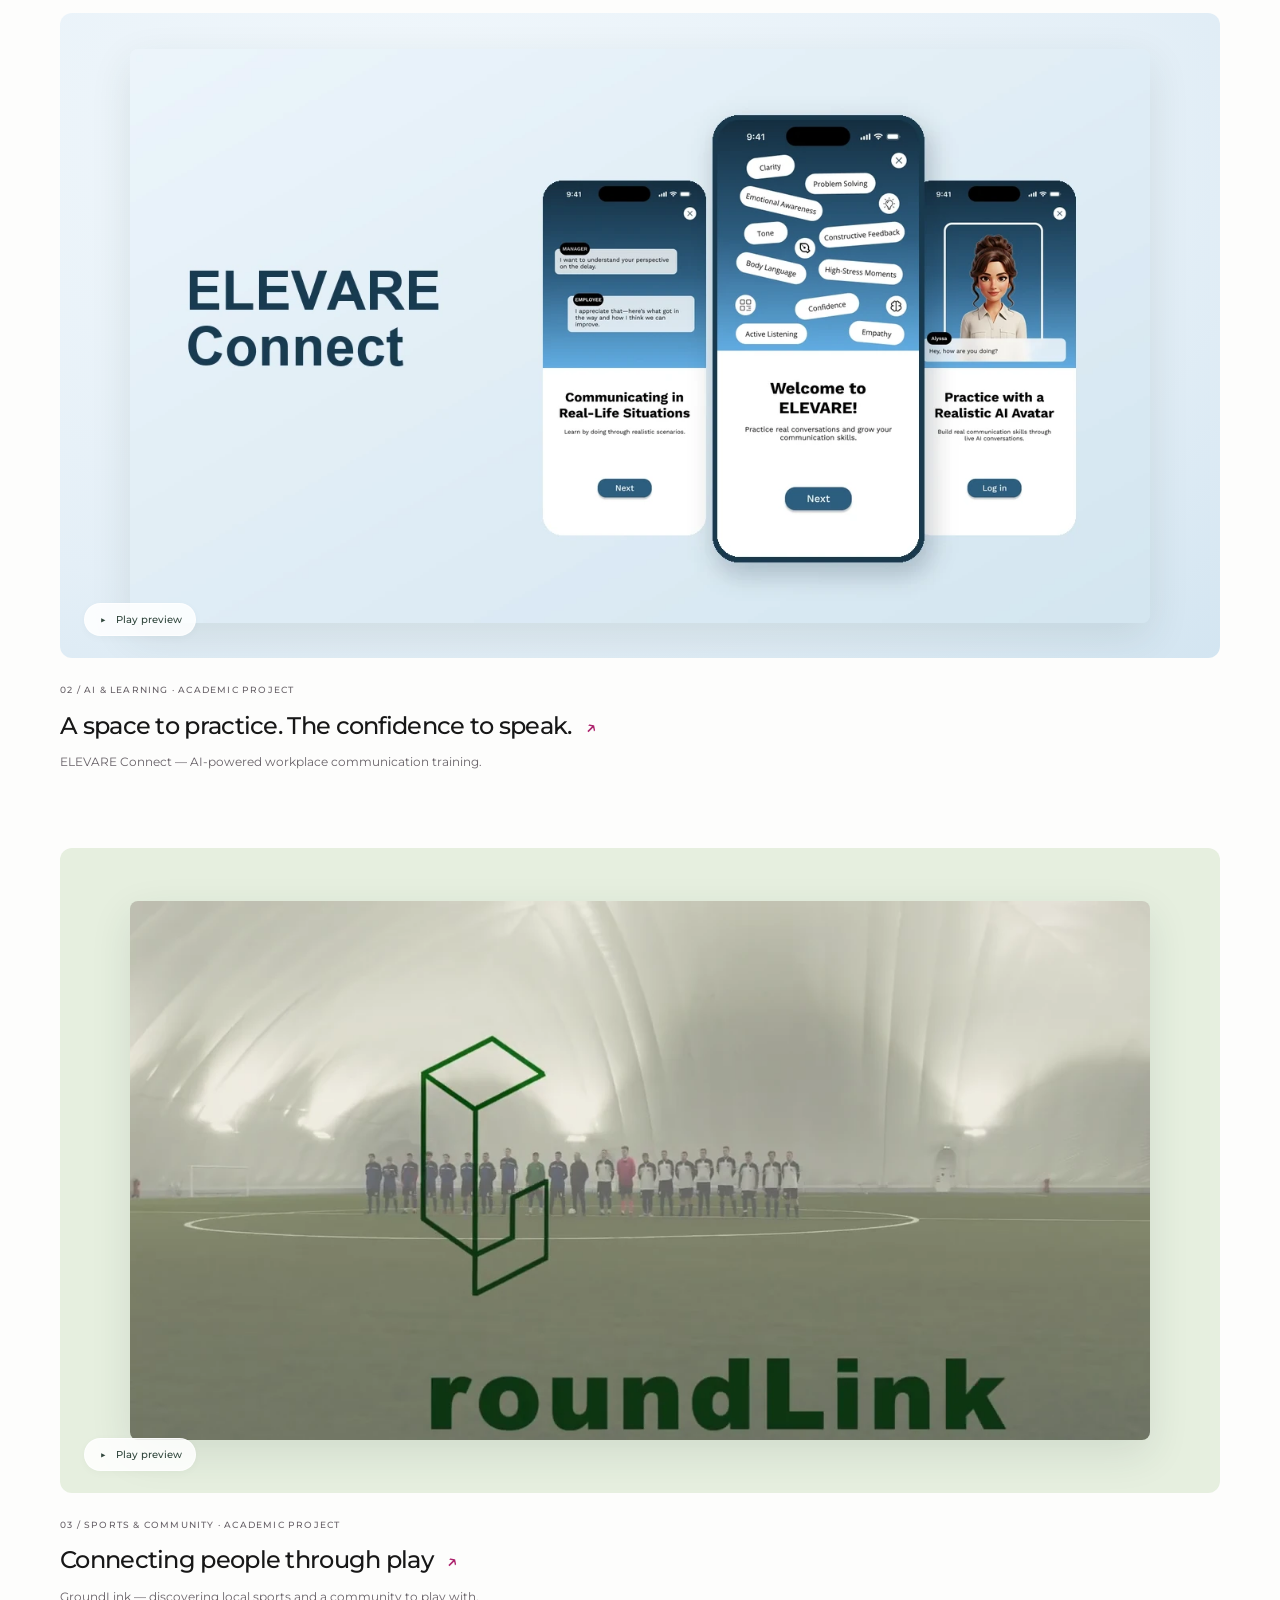
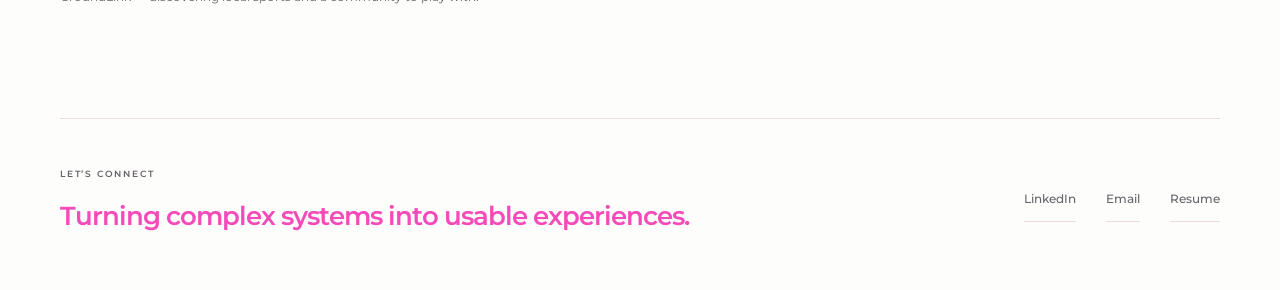
==== commit f348ad90: "Restore full name in homepage wordmark" ====
--- a/index.html
+++ b/index.html
@@ -15,7 +15,7 @@
 <body class="home-page">
   <a class="skip-link" href="#main">Skip to content</a>
   <header class="site-header">
-    <a class="wordmark" href="./" aria-label="Yixuan, home">Yixuan</a>
+    <a class="wordmark" href="./" aria-label="Yixuan Liu, home">Yixuan Liu</a>
     <nav class="portfolio-nav" aria-label="Main navigation">
       <div class="works-menu">
         <button class="pill-link works-trigger" type="button" aria-expanded="false" aria-controls="works-list">Works <svg class="nav-chevron" width="10" height="10" viewBox="0 0 10 10" aria-hidden="true"><path d="m2 4 3 3 3-3" fill="none" stroke="currentColor" stroke-width="1.4" stroke-linecap="round" stroke-linejoin="round"/></svg></button>
